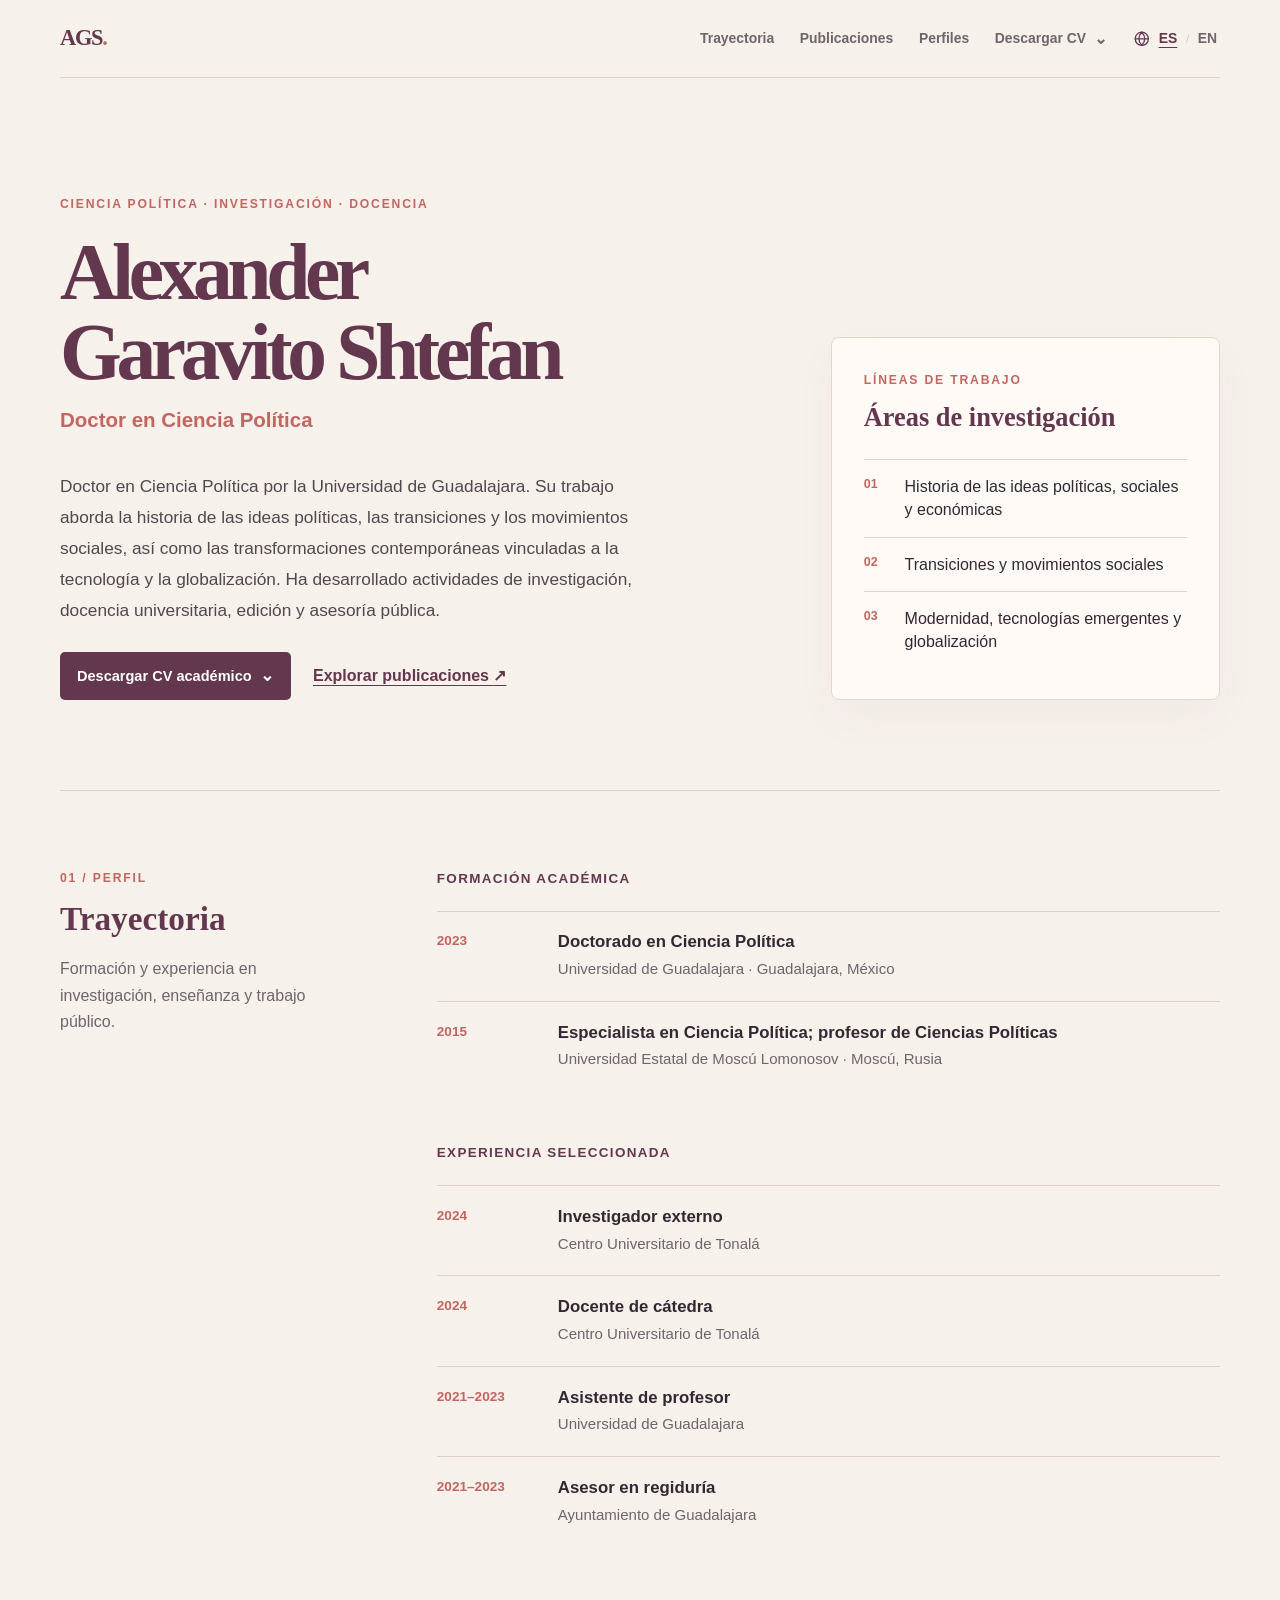
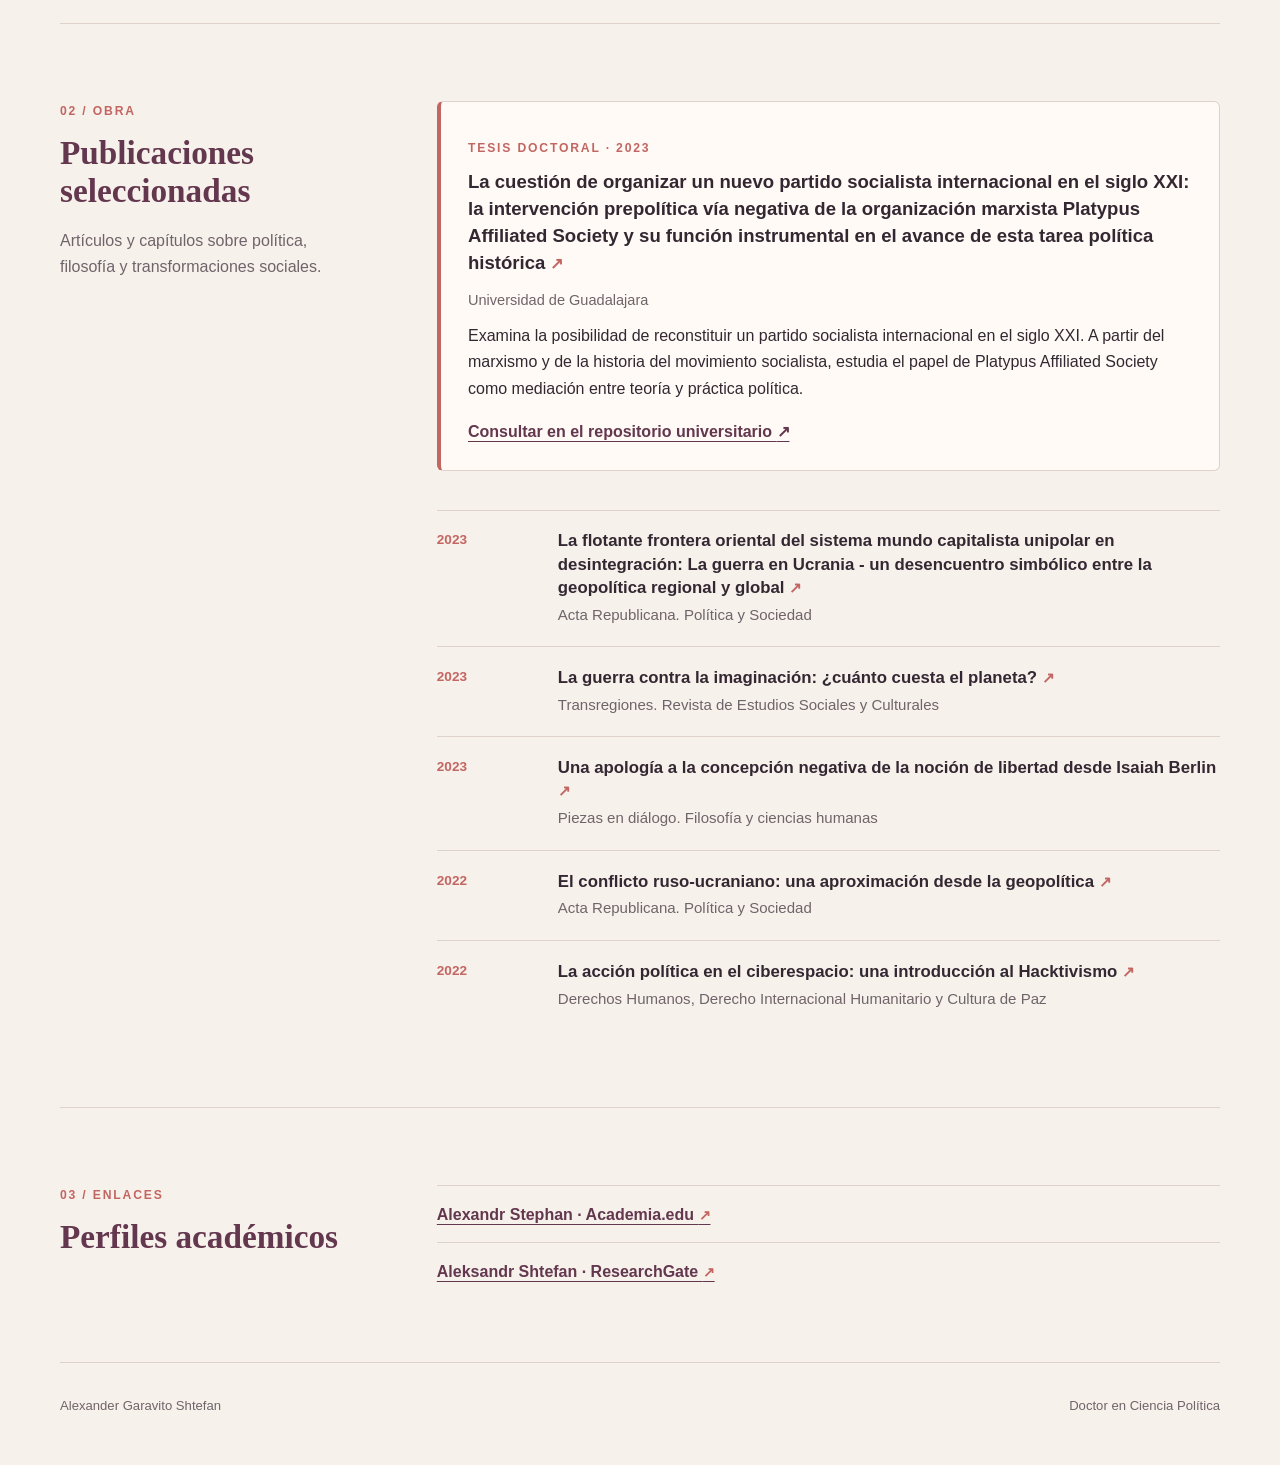
==== index.html @ ded0c768 "Publish from private 7ceca9d" ====
<!doctype html>
<html lang="es">
  <head>
    <meta charset="utf-8">
    <meta name="viewport" content="width=device-width, initial-scale=1">
    <meta name="description" content="Doctor en Ciencia Política — Alexander Garavito Shtefan. Investigación, docencia y publicaciones en ciencia política.">
    <meta name="theme-color" content="#f7f1ec">
    <title>Alexander Garavito Shtefan · Doctor en Ciencia Política</title>
    <link rel="alternate" hreflang="es" href="index.html">
    <link rel="alternate" hreflang="en" href="en/index.html">
    <link rel="icon" href="assets/favicon.svg" type="image/svg+xml">
    <link rel="stylesheet" href="assets/styles.css">
  </head>
  <body>
    <a class="skip-link" href="#contenido">Saltar al contenido</a>
    <header class="site-header">
      <a class="brand" href="#inicio" aria-label="Inicio, Alexander Garavito Shtefan">AGS<span class="brand-dot">.</span></a>
      <nav class="site-nav" aria-label="Navegación principal">
        <a href="#trayectoria">Trayectoria</a>
        <a href="#publicaciones">Publicaciones</a>
        <a href="#perfiles">Perfiles</a>
        <details class="download-menu">
  <summary>Descargar CV <span aria-hidden="true">⌄</span></summary>
  <div class="download-options">
    <a href="assets/cv-alexander-garavito-shtefan-es.pdf" type="application/pdf" hreflang="es" download>Español (PDF)</a>
    <a href="assets/cv-alexander-garavito-shtefan-en.pdf" type="application/pdf" hreflang="en" download>English (PDF)</a>
  </div>
</details>
        <span class="language-switch" role="group" aria-label="Idioma de la página">
          <svg class="language-icon" viewBox="0 0 24 24" fill="none" stroke="currentColor" stroke-width="1.8" stroke-linecap="round" aria-hidden="true" focusable="false">
            <circle cx="12" cy="12" r="9"></circle>
            <path d="M3 12h18M12 3c2.5 2.5 4 5.6 4 9s-1.5 6.5-4 9c-2.5-2.5-4-5.6-4-9s1.5-6.5 4-9Z"></path>
          </svg>
          <a href="index.html" lang="es" hreflang="es" aria-current="page">ES</a>
          <span aria-hidden="true">/</span>
          <a href="en/index.html" lang="en" hreflang="en">EN</a>
        </span>
      </nav>
    </header>

    <main id="contenido">
      <section class="hero" id="inicio" aria-labelledby="nombre">
        <div class="hero-copy">
          <p class="eyebrow">Ciencia política · investigación · docencia</p>
          <h1 id="nombre">Alexander Garavito Shtefan</h1>
          <p class="headline">Doctor en Ciencia Política</p>
          <p class="introduction">Doctor en Ciencia Política por la Universidad de Guadalajara. Su trabajo aborda la historia de las ideas políticas, las transiciones y los movimientos sociales, así como las transformaciones contemporáneas vinculadas a la tecnología y la globalización. Ha desarrollado actividades de investigación, docencia universitaria, edición y asesoría pública.</p>
          <div class="hero-actions">
            <details class="download-menu download-menu-hero">
  <summary class="download-link">Descargar CV académico <span aria-hidden="true">⌄</span></summary>
  <div class="download-options">
    <a href="assets/cv-alexander-garavito-shtefan-es.pdf" type="application/pdf" hreflang="es" download>Español (PDF)</a>
    <a href="assets/cv-alexander-garavito-shtefan-en.pdf" type="application/pdf" hreflang="en" download>English (PDF)</a>
  </div>
</details>
            <a class="text-link hero-link" href="#publicaciones">Explorar publicaciones <span aria-hidden="true">↗</span></a>
          </div>
        </div>
        <aside class="focus-card" aria-labelledby="areas">
          <p class="card-kicker">Líneas de trabajo</p>
          <h2 id="areas">Áreas de investigación</h2>
          <ol class="focus-list">
            <li><span class="focus-number" aria-hidden="true">01</span><span>Historia de las ideas políticas, sociales y económicas</span></li>
            <li><span class="focus-number" aria-hidden="true">02</span><span>Transiciones y movimientos sociales</span></li>
            <li><span class="focus-number" aria-hidden="true">03</span><span>Modernidad, tecnologías emergentes y globalización</span></li>
          </ol>
        </aside>
      </section>

      <section class="section-block" id="trayectoria" aria-labelledby="trayectoria-titulo">
        <div class="section-heading">
          <p class="section-number" aria-hidden="true">01 / Perfil</p>
          <h2 id="trayectoria-titulo">Trayectoria</h2>
          <p>Formación y experiencia en investigación, enseñanza y trabajo público.</p>
        </div>
        <div class="section-body">
          <div class="group">
            <h3>Formación académica</h3>
            <ol class="timeline">
              <li>
                <span class="timeline-date">2023</span>
                <div>
                  <h4>Doctorado en Ciencia Política</h4>
                  <p>Universidad de Guadalajara · Guadalajara, México</p>
                </div>
              </li>
              <li>
                <span class="timeline-date">2015</span>
                <div>
                  <h4>Especialista en Ciencia Política; profesor de Ciencias Políticas</h4>
                  <p>Universidad Estatal de Moscú Lomonosov · Moscú, Rusia</p>
                </div>
              </li>
            </ol>
          </div>
          <div class="group">
            <h3>Experiencia seleccionada</h3>
            <ol class="timeline">
              <li>
                <span class="timeline-date">2024</span>
                <div>
                  <h4>Investigador externo</h4>
                  <p>Centro Universitario de Tonalá</p>
                </div>
              </li>
              <li>
                <span class="timeline-date">2024</span>
                <div>
                  <h4>Docente de cátedra</h4>
                  <p>Centro Universitario de Tonalá</p>
                </div>
              </li>
              <li>
                <span class="timeline-date">2021–2023</span>
                <div>
                  <h4>Asistente de profesor</h4>
                  <p>Universidad de Guadalajara</p>
                </div>
              </li>
              <li>
                <span class="timeline-date">2021–2023</span>
                <div>
                  <h4>Asesor en regiduría</h4>
                  <p>Ayuntamiento de Guadalajara</p>
                </div>
              </li>
            </ol>
          </div>
        </div>
      </section>

      <section class="section-block publications" id="publicaciones" aria-labelledby="publicaciones-titulo">
        <div class="section-heading">
          <p class="section-number" aria-hidden="true">02 / Obra</p>
          <h2 id="publicaciones-titulo">Publicaciones seleccionadas</h2>
          <p>Artículos y capítulos sobre política, filosofía y transformaciones sociales.</p>
        </div>
        <div class="section-body">
          <article class="thesis-feature" aria-labelledby="tesis-titulo">
            <p class="card-kicker">Tesis doctoral · 2023</p>
            <h3 id="tesis-titulo"><a href="https://hdl.handle.net/20.500.12104/98215" lang="es">La cuestión de organizar un nuevo partido socialista internacional en el siglo XXI: la intervención prepolítica vía negativa de la organización marxista Platypus Affiliated Society y su función instrumental en el avance de esta tarea política histórica <span aria-hidden="true">↗</span></a></h3>
            <p class="thesis-source">Universidad de Guadalajara</p>
            <p>Examina la posibilidad de reconstituir un partido socialista internacional en el siglo XXI. A partir del marxismo y de la historia del movimiento socialista, estudia el papel de Platypus Affiliated Society como mediación entre teoría y práctica política.</p>
            <a class="text-link" href="https://hdl.handle.net/20.500.12104/98215">Consultar en el repositorio universitario <span aria-hidden="true">↗</span></a>
          </article>
          <ol class="publication-list">
            <li>
              <span class="publication-year">2023</span>
              <div>
                <h3><a href="https://actarepublicana.cucsh.udg.mx/index.php/AR/article/view/218" lang="es">La flotante frontera oriental del sistema mundo capitalista unipolar en desintegración: La guerra en Ucrania - un desencuentro simbólico entre la geopolítica regional y global <span aria-hidden="true">↗</span></a></h3>
                <p>Acta Republicana. Política y Sociedad</p>
              </div>
            </li>
            <li>
              <span class="publication-year">2023</span>
              <div>
                <h3><a href="https://revistatransregiones.com/web/index.php/tr/article/download/61/49/147" lang="es">La guerra contra la imaginación: ¿cuánto cuesta el planeta? <span aria-hidden="true">↗</span></a></h3>
                <p>Transregiones. Revista de Estudios Sociales y Culturales</p>
              </div>
            </li>
            <li>
              <span class="publication-year">2023</span>
              <div>
                <h3><a href="https://www.researchgate.net/publication/378693276_Una_apologia_a_la_concepcion_negativa_de_la_nocion_de_libertad_desde_Isaiah_Berlin" lang="es">Una apología a la concepción negativa de la noción de libertad desde Isaiah Berlin <span aria-hidden="true">↗</span></a></h3>
                <p>Piezas en diálogo. Filosofía y ciencias humanas</p>
              </div>
            </li>
            <li>
              <span class="publication-year">2022</span>
              <div>
                <h3><a href="https://www.publicaciones.cucsh.udg.mx/pperiod/republicana/volumenes/documentos/republicana21/republicana_21_13.pdf" lang="es">El conflicto ruso-ucraniano: una aproximación desde la geopolítica <span aria-hidden="true">↗</span></a></h3>
                <p>Acta Republicana. Política y Sociedad</p>
              </div>
            </li>
            <li>
              <span class="publication-year">2022</span>
              <div>
                <h3><a href="https://www.academia.edu/115741234/La_acci%C3%B3n_pol%C3%ADtica_en_el_ciberespacio_una_introducci%C3%B3n_al_Hacktivismo" lang="es">La acción política en el ciberespacio: una introducción al Hacktivismo <span aria-hidden="true">↗</span></a></h3>
                <p>Derechos Humanos, Derecho Internacional Humanitario y Cultura de Paz</p>
              </div>
            </li>
          </ol>
        </div>
      </section>

      <section class="section-block profiles" id="perfiles" aria-labelledby="perfiles-titulo">
        <div class="section-heading">
          <p class="section-number" aria-hidden="true">03 / Enlaces</p>
          <h2 id="perfiles-titulo">Perfiles académicos</h2>
        </div>
        <div class="section-body">
          <ul class="profile-links">
            <li><a href="https://independent.academia.edu/AlexandrStephan">Alexandr Stephan · Academia.edu <span aria-hidden="true">↗</span></a></li>
            <li><a href="https://www.researchgate.net/profile/Aleksandr-Shtefan-2">Aleksandr Shtefan · ResearchGate <span aria-hidden="true">↗</span></a></li>
          </ul>
        </div>
      </section>
    </main>

    <footer class="site-footer">
      <span>Alexander Garavito Shtefan</span>
      <span>Doctor en Ciencia Política</span>
    </footer>
  </body>
</html>
---- assets/styles.css ----
:root {
  color-scheme: light;
  --paper: #f7f1ec;
  --card: #fffaf6;
  --ink: #332832;
  --plum: #63374e;
  --coral: #c36561;
  --muted: #6f646a;
  --line: #dfd2ca;
}

* { box-sizing: border-box; }
html { scroll-behavior: smooth; }
body {
  margin: 0;
  background: var(--paper);
  color: var(--ink);
  font-family: "Noto Sans", Inter, Arial, sans-serif;
  line-height: 1.65;
}
a { color: inherit; text-underline-offset: .22em; }
a:hover { color: var(--plum); }
:focus-visible { outline: 3px solid var(--coral); outline-offset: 4px; }
.skip-link {
  position: absolute;
  left: 1rem;
  top: -4rem;
  z-index: 10;
  padding: .65rem 1rem;
  background: var(--plum);
  color: white;
}
.skip-link:focus { top: 1rem; }
.site-header, main, .site-footer { width: min(1160px, calc(100% - 3rem)); margin-inline: auto; }
.site-header {
  display: flex;
  align-items: center;
  justify-content: space-between;
  gap: 1.5rem;
  padding: 1.55rem 0;
  border-bottom: 1px solid var(--line);
}
.brand {
  color: var(--plum);
  font-family: "Noto Serif", Georgia, serif;
  font-size: 1.4rem;
  font-weight: 700;
  letter-spacing: -.055em;
  line-height: 1;
  text-decoration: none;
}
.brand-dot { color: var(--coral); }
.site-nav { display: flex; flex-wrap: wrap; align-items: center; gap: 1.25rem 1.6rem; }
.site-nav a {
  color: var(--muted);
  font-size: .87rem;
  font-weight: 650;
  text-decoration: none;
}
.site-nav a:hover { color: var(--plum); }
.language-switch { display: inline-flex; align-items: center; gap: .35rem; color: var(--line); font-size: .82rem; white-space: nowrap; }
.language-icon { width: 1.1rem; height: 1.1rem; flex: none; color: var(--plum); }
.language-switch a { padding: .15rem .18rem; }
.language-switch a[aria-current="page"] { color: var(--plum); text-decoration: underline; text-underline-offset: .3em; }
.download-menu { position: relative; }
.download-menu summary { display: flex; align-items: center; gap: .5rem; cursor: pointer; list-style: none; }
.download-menu summary::-webkit-details-marker { display: none; }
.download-menu summary > span { font-size: 1.15em; line-height: 1; }
.download-menu:not(.download-menu-hero) summary { color: var(--muted); font-size: .87rem; font-weight: 650; }
.download-menu summary:hover { color: var(--plum); }
.download-options {
  position: absolute;
  z-index: 4;
  top: calc(100% + .5rem);
  right: 0;
  min-width: 195px;
  padding: .4rem;
  border: 1px solid var(--line);
  border-radius: 6px;
  background: var(--card);
  box-shadow: 0 12px 24px #4e34421c;
}
.download-options a { display: block; padding: .55rem .7rem; border-radius: 4px; color: var(--plum); font-size: .9rem; text-decoration: none; }
.download-options a:hover, .download-options a:focus-visible { background: var(--paper); }
.download-menu-hero .download-options { left: 0; right: auto; }

.hero {
  display: grid;
  grid-template-columns: minmax(0, 1.4fr) minmax(280px, .8fr);
  align-items: end;
  gap: clamp(2.5rem, 7vw, 7rem);
  padding: clamp(4rem, 9vw, 7.75rem) 0 clamp(4rem, 7vw, 6rem);
}
.eyebrow, .card-kicker, .section-number {
  margin: 0;
  color: var(--coral);
  font-size: .76rem;
  font-weight: 750;
  letter-spacing: .15em;
  text-transform: uppercase;
}
h1, h2, h3, h4, p { overflow-wrap: anywhere; }
h1, h2 { font-family: "Noto Serif", Georgia, serif; }
h1 {
  max-width: 14ch;
  margin: 1.15rem 0 .7rem;
  color: var(--plum);
  font-size: clamp(3.1rem, 6.2vw, 5.8rem);
  font-weight: 700;
  letter-spacing: -.067em;
  line-height: 1.01;
}
.headline {
  margin: 0;
  color: var(--coral);
  font-size: clamp(1.08rem, 2vw, 1.28rem);
  font-weight: 700;
}
.introduction {
  max-width: 60ch;
  margin: 2.1rem 0 1.25rem;
  color: #51474d;
  font-size: 1.08rem;
  line-height: 1.8;
}
.hero-actions { display: flex; flex-wrap: wrap; align-items: center; gap: 1rem 1.4rem; margin-top: 1.6rem; }
.download-link {
  display: inline-flex;
  align-items: center;
  gap: .55rem;
  padding: .76rem 1.06rem;
  border-radius: 5px;
  background: var(--plum);
  color: white;
  font-size: .91rem;
  font-weight: 700;
  text-decoration: none;
}
.download-link:hover, .download-menu[open] .download-link { background: #472437; color: white; }
.text-link { color: var(--plum); font-weight: 700; text-decoration-thickness: 1px; }
.hero-link { display: inline-block; }
.focus-card {
  padding: 2rem 2rem 1.9rem;
  border: 1px solid #e5d5cf;
  border-radius: 8px;
  background: var(--card);
  box-shadow: 0 18px 45px #4e34420a;
}
.focus-card h2 {
  margin: .75rem 0 1.55rem;
  color: var(--plum);
  font-size: 1.65rem;
  line-height: 1.2;
}
.focus-list { margin: 0; padding: 0; list-style: none; }
.focus-list li {
  display: grid;
  grid-template-columns: 2rem 1fr;
  gap: .55rem;
  padding: .95rem 0;
  border-top: 1px solid var(--line);
  line-height: 1.45;
}
.focus-number { color: var(--coral); font-size: .78rem; font-weight: 750; }
.section-block {
  display: grid;
  grid-template-columns: minmax(210px, 300px) minmax(0, 1fr);
  gap: clamp(2.2rem, 6vw, 5.5rem);
  padding: clamp(3.5rem, 6vw, 5.5rem) 0;
  border-top: 1px solid var(--line);
  scroll-margin-top: 2rem;
}
.section-heading h2 {
  margin: .8rem 0 1.1rem;
  color: var(--plum);
  font-size: clamp(2rem, 2.6vw, 2.4rem);
  line-height: 1.15;
  overflow-wrap: normal;
}
.section-heading > p:last-child { max-width: 31ch; margin: 0; color: var(--muted); }
.group + .group { margin-top: 3.2rem; }
.group h3 {
  margin: 0 0 1.3rem;
  color: var(--plum);
  font-size: .84rem;
  font-weight: 750;
  letter-spacing: .1em;
  text-transform: uppercase;
}
.timeline, .publication-list, .profile-links { margin: 0; padding: 0; list-style: none; }
.timeline li, .publication-list li {
  display: grid;
  grid-template-columns: 105px minmax(0, 1fr);
  gap: 1rem;
  padding: 1.18rem 0;
  border-top: 1px solid var(--line);
}
.timeline-date, .publication-year { color: var(--coral); font-size: .85rem; font-weight: 750; }
.timeline h4, .publication-list h3 {
  margin: 0;
  color: var(--ink);
  font-size: 1.05rem;
  font-weight: 700;
  line-height: 1.38;
}
.timeline p, .publication-list p { margin: .22rem 0 0; color: var(--muted); font-size: .94rem; }
.publication-list h3 a { text-decoration: none; }
.publication-list h3 a:hover { text-decoration: underline; }
.publication-list h3 span, .profile-links span { color: var(--coral); font-size: .9em; }
.thesis-feature {
  margin-bottom: 2.4rem;
  padding: 1.55rem 1.7rem;
  border: 1px solid var(--line);
  border-left: 4px solid var(--coral);
  border-radius: 6px;
  background: var(--card);
}
.thesis-feature h3 { margin: .65rem 0 .35rem; font-size: 1.16rem; line-height: 1.45; }
.thesis-feature h3 a { text-decoration: none; }
.thesis-feature h3 a:hover { text-decoration: underline; }
.thesis-feature h3 span { color: var(--coral); font-size: .85em; }
.thesis-feature p { margin: .7rem 0; }
.thesis-feature .thesis-source { color: var(--muted); font-size: .91rem; }
.thesis-feature .text-link { display: inline-block; margin-top: .35rem; }
.profile-links { display: grid; gap: .85rem; }
.profile-links li { border-top: 1px solid var(--line); padding-top: 1rem; }
.profile-links a { color: var(--plum); font-weight: 700; }
.site-footer {
  display: flex;
  justify-content: space-between;
  gap: 1.5rem;
  padding: 2rem 0 3rem;
  border-top: 1px solid var(--line);
  color: var(--muted);
  font-size: .82rem;
}
@media (max-width: 850px) {
  .hero { grid-template-columns: 1fr; align-items: start; }
  .focus-card { max-width: 560px; }
  .section-block { grid-template-columns: 1fr; gap: 2rem; }
  .section-heading > p:last-child { max-width: 65ch; }
}
@media (max-width: 560px) {
  .site-header, main, .site-footer { width: min(100% - 2rem, 1160px); }
  .site-header { align-items: flex-start; }
  .site-nav { gap: .5rem 1rem; }
  .download-options { right: 0; }
  .site-nav { justify-content: flex-end; gap: .35rem 1rem; }
  .site-nav a { font-size: .79rem; }
  .hero { padding-top: 3.5rem; }
  .introduction { font-size: 1rem; }
  .focus-card { padding: 1.5rem; }
  .timeline li, .publication-list li { grid-template-columns: 1fr; gap: .2rem; }
  .thesis-feature { padding: 1.25rem; }
  .site-footer { flex-direction: column; gap: .2rem; }
}
@media (prefers-reduced-motion: reduce) {
  html { scroll-behavior: auto; }
}
@media print {
  body { background: white; }
  .site-header, .hero-actions { display: none; }
  main, .site-footer { width: auto; margin: 0; }
  .hero, .section-block { padding-block: 1.2rem; }
  .focus-card { box-shadow: none; }
  .timeline li, .publication-list li, .focus-card, .thesis-feature { break-inside: avoid; }
}
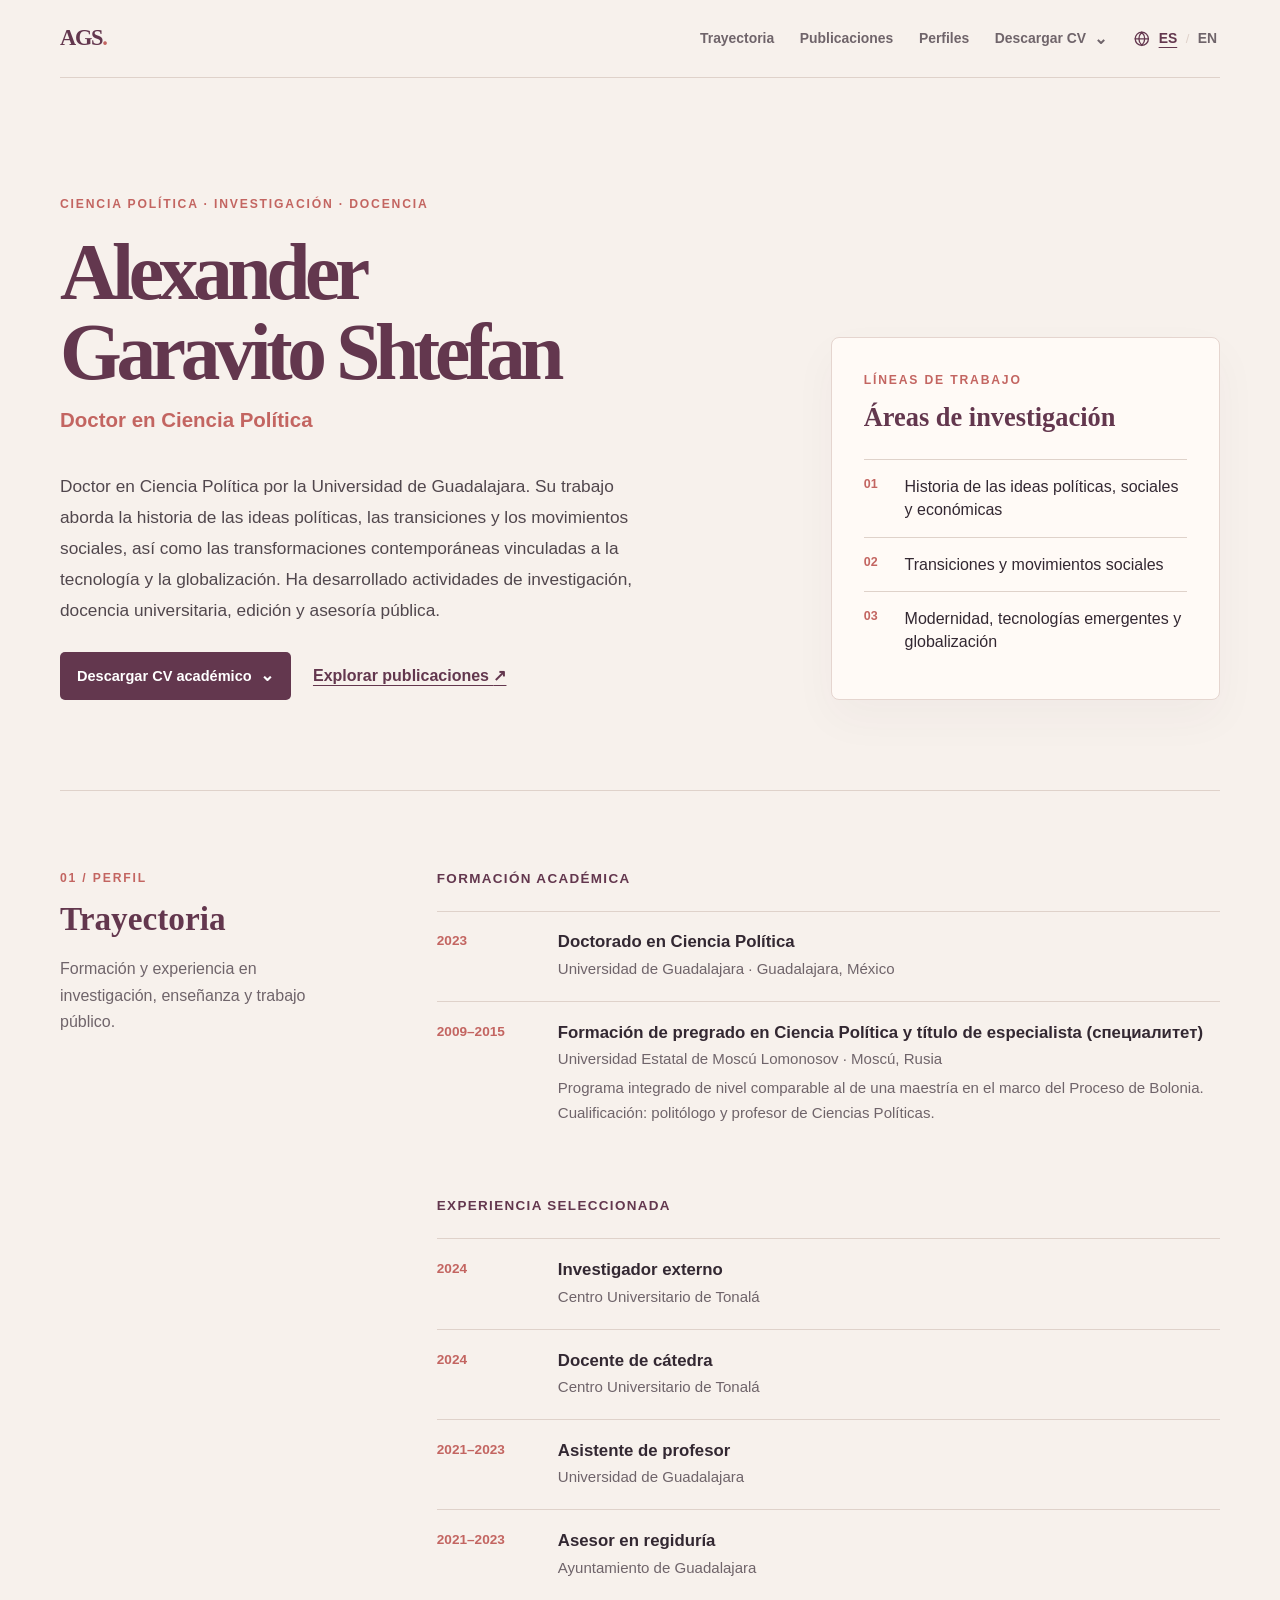
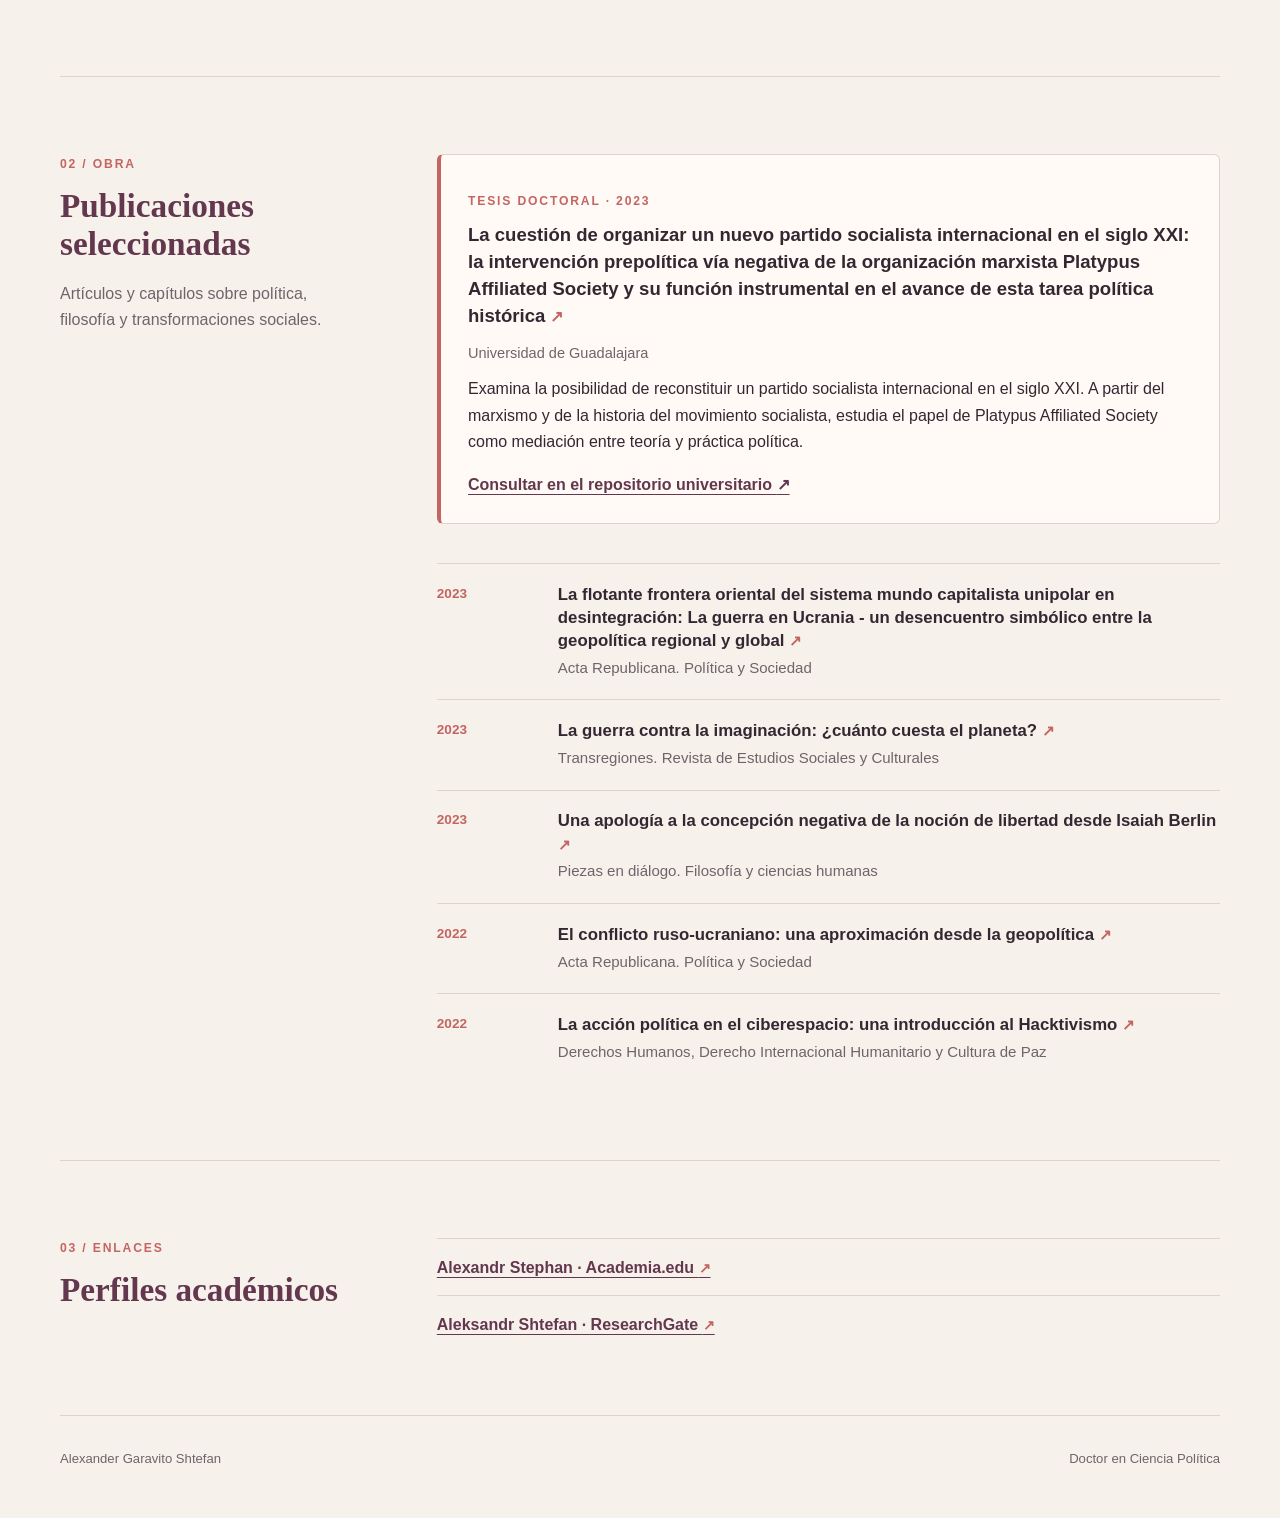
==== commit 127e000f: "Publish from private 4325fc0" ====
--- a/index.html
+++ b/index.html
@@ -85,10 +85,11 @@
                 </div>
               </li>
               <li>
-                <span class="timeline-date">2015</span>
-                <div>
-                  <h4>Especialista en Ciencia Política; profesor de Ciencias Políticas</h4>
+                <span class="timeline-date">2009–2015</span>
+                <div>
+                  <h4>Formación de pregrado en Ciencia Política y título de especialista (специалитет)</h4>
                   <p>Universidad Estatal de Moscú Lomonosov · Moscú, Rusia</p>
+                  <p>Programa integrado de nivel comparable al de una maestría en el marco del Proceso de Bolonia. Cualificación: politólogo y profesor de Ciencias Políticas.</p>
                 </div>
               </li>
             </ol>
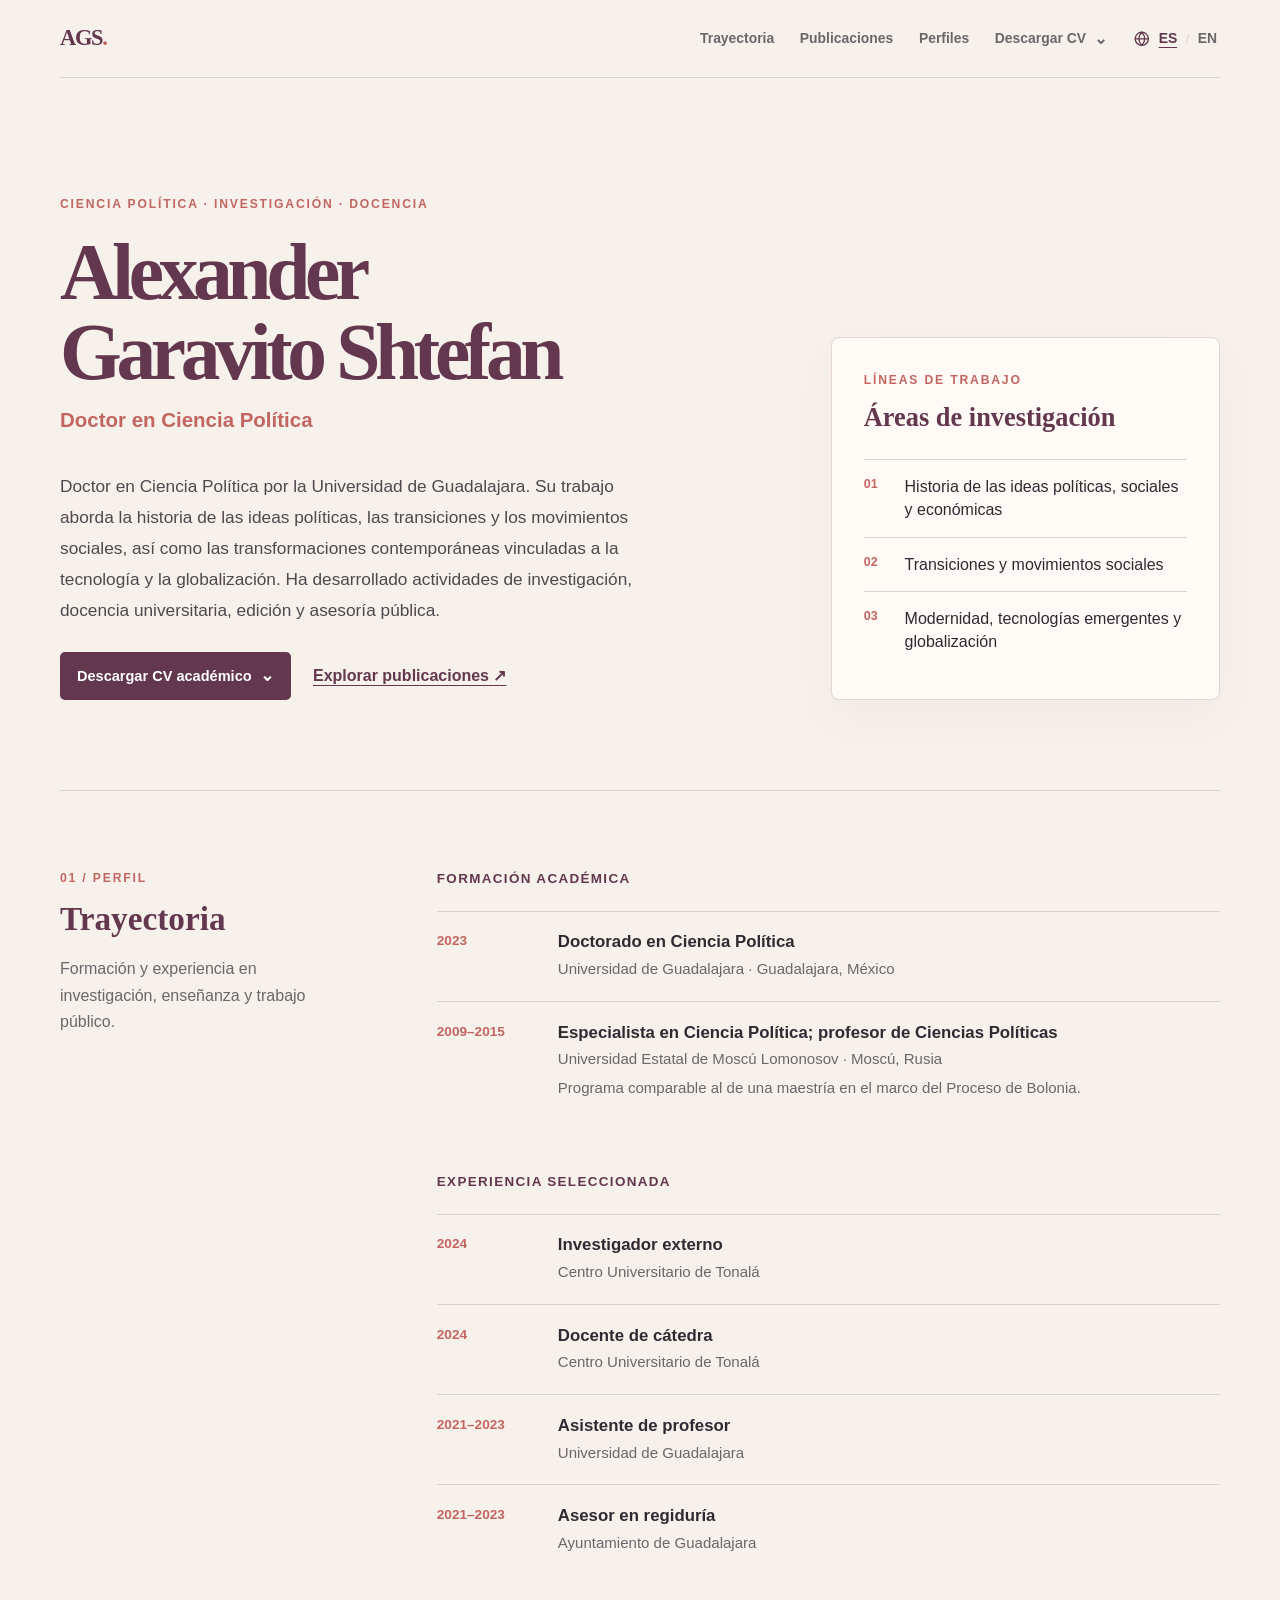
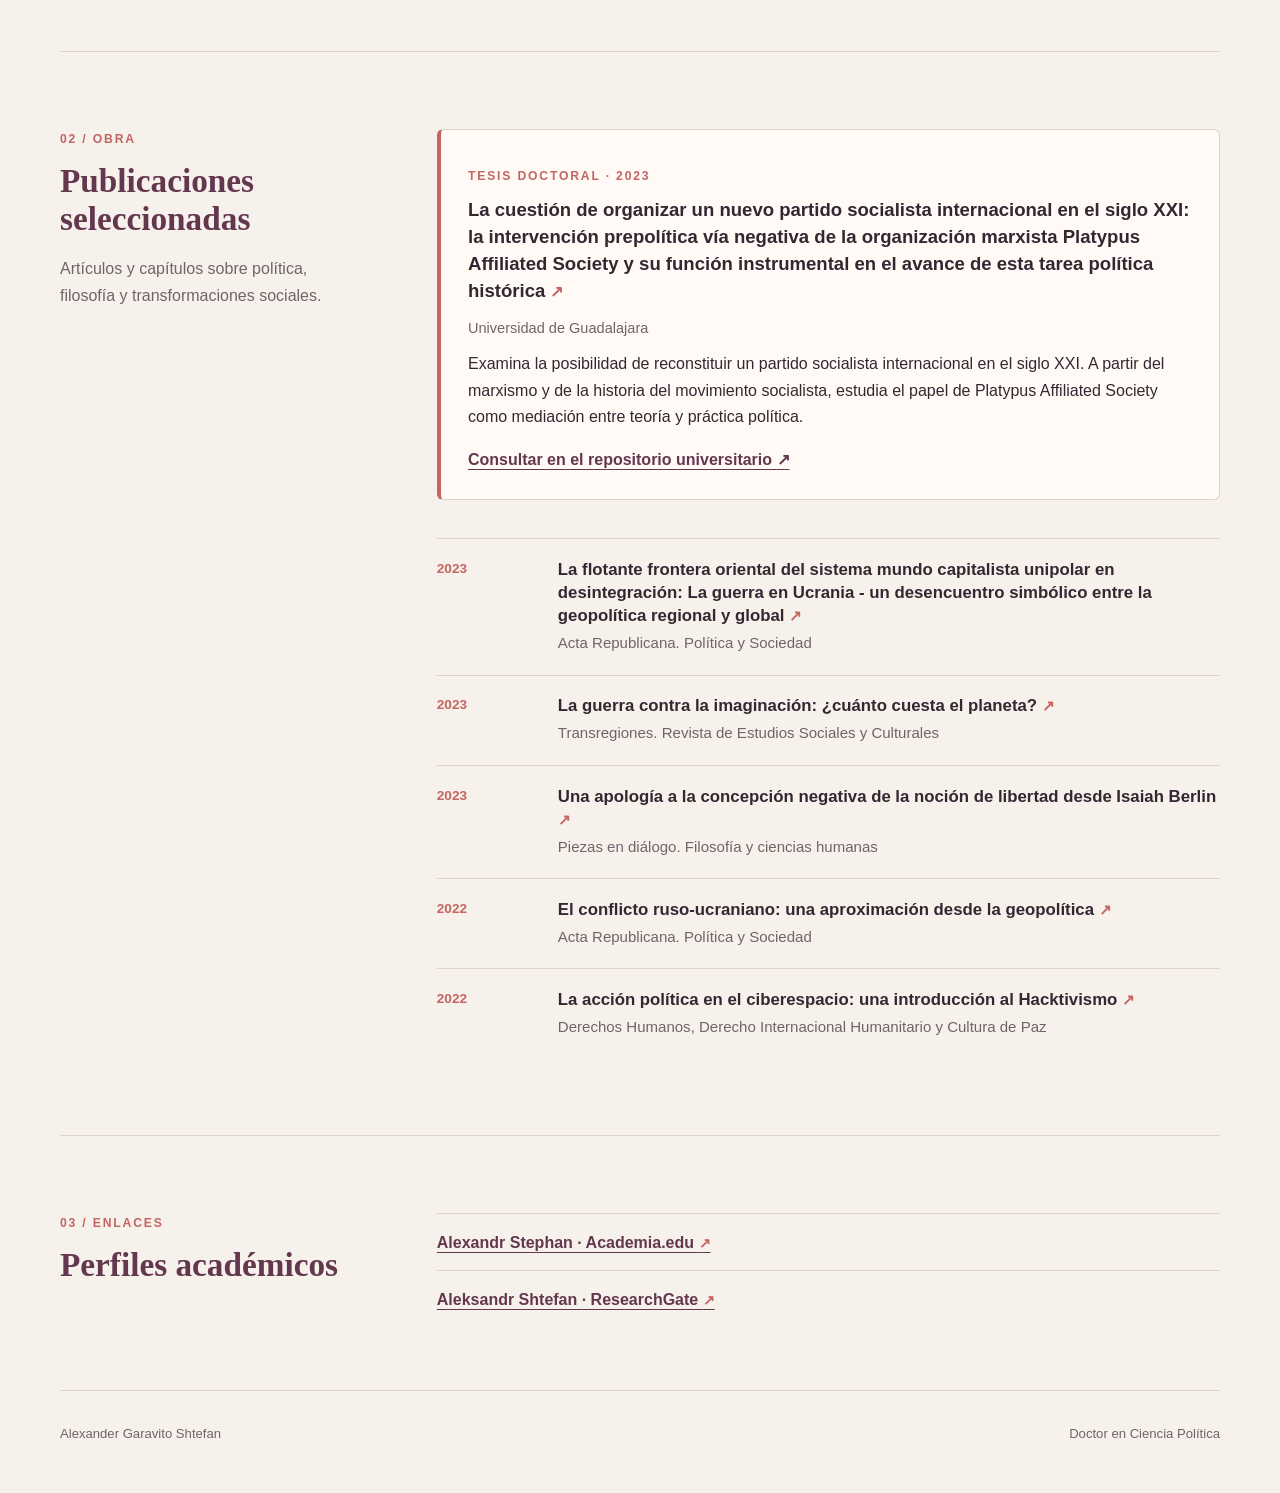
==== commit 4c7d74fd: "Publish from private a88e1ae" ====
--- a/index.html
+++ b/index.html
@@ -87,9 +87,9 @@
               <li>
                 <span class="timeline-date">2009–2015</span>
                 <div>
-                  <h4>Formación de pregrado en Ciencia Política y título de especialista (специалитет)</h4>
+                  <h4>Especialista en Ciencia Política; profesor de Ciencias Políticas</h4>
                   <p>Universidad Estatal de Moscú Lomonosov · Moscú, Rusia</p>
-                  <p>Programa integrado de nivel comparable al de una maestría en el marco del Proceso de Bolonia. Cualificación: politólogo y profesor de Ciencias Políticas.</p>
+                  <p>Programa comparable al de una maestría en el marco del Proceso de Bolonia.</p>
                 </div>
               </li>
             </ol>
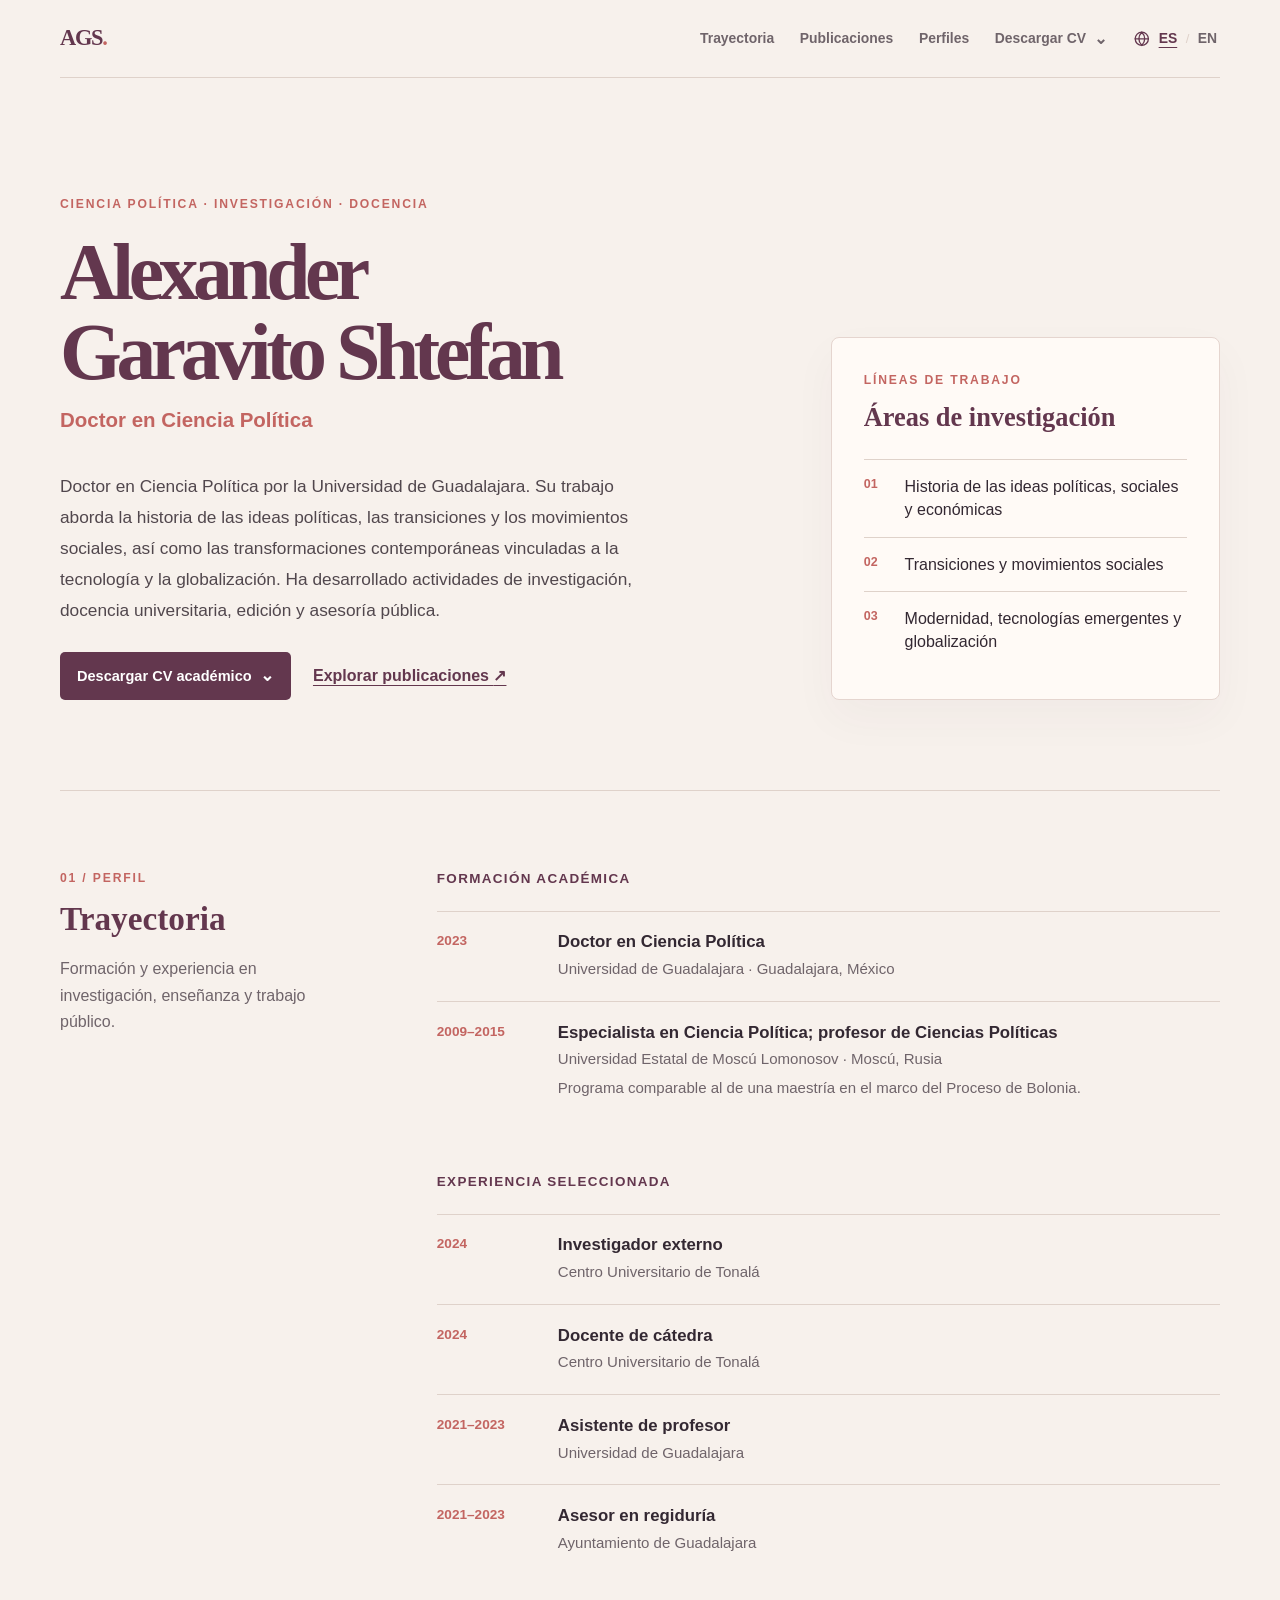
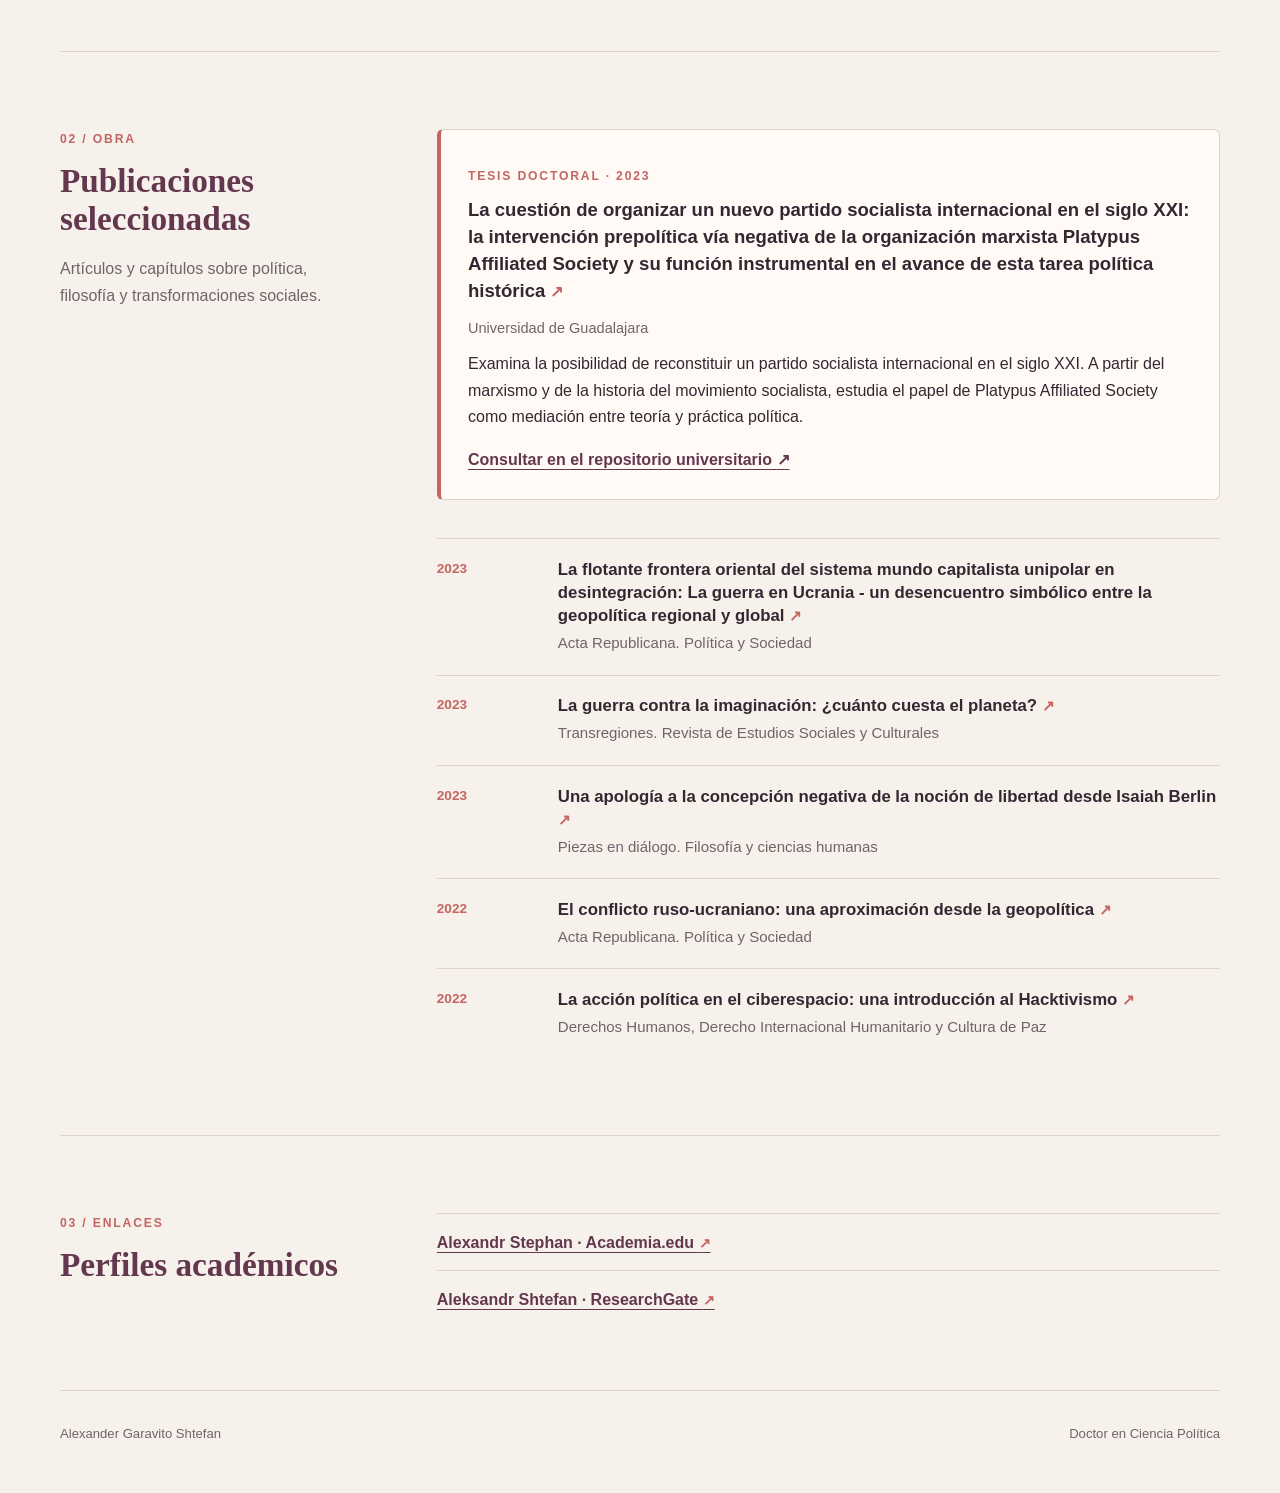
==== commit cef280f7: "Publish from private a825a23" ====
--- a/index.html
+++ b/index.html
@@ -80,7 +80,7 @@
               <li>
                 <span class="timeline-date">2023</span>
                 <div>
-                  <h4>Doctorado en Ciencia Política</h4>
+                  <h4>Doctor en Ciencia Política</h4>
                   <p>Universidad de Guadalajara · Guadalajara, México</p>
                 </div>
               </li>
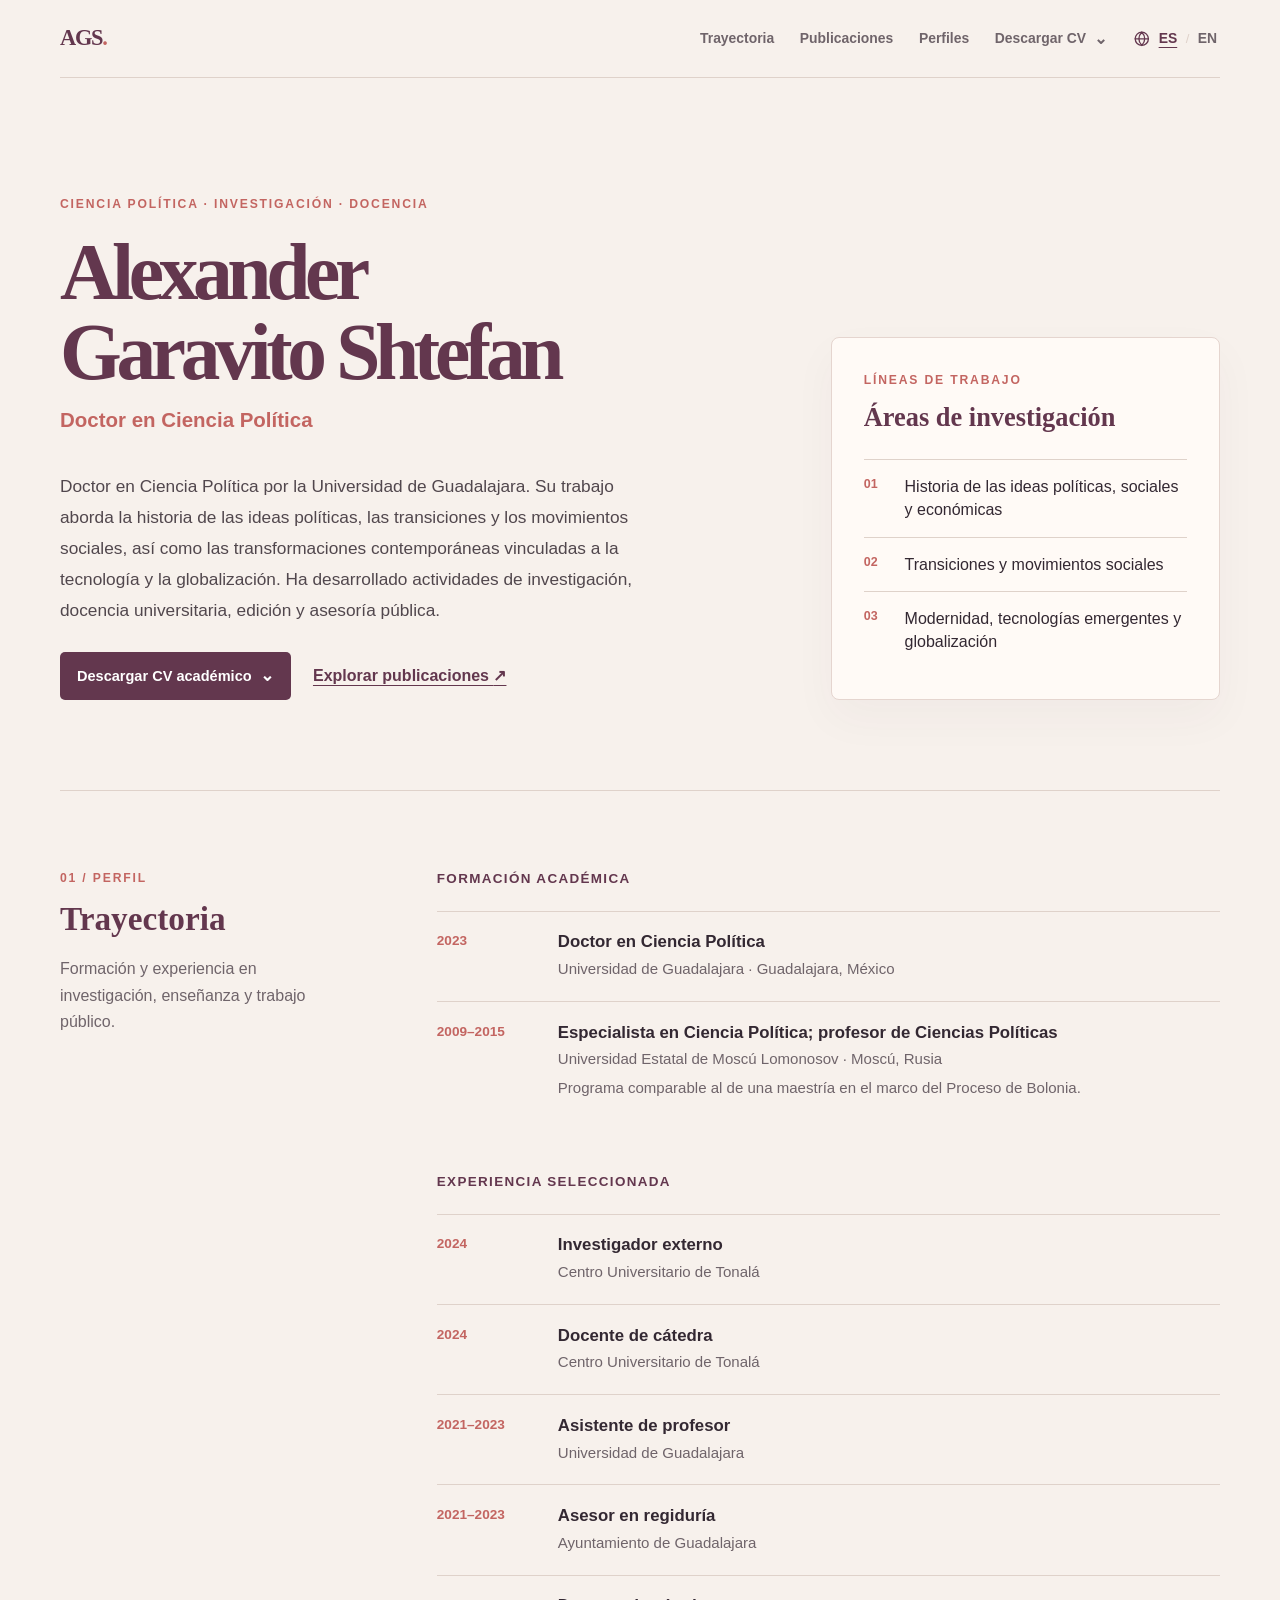
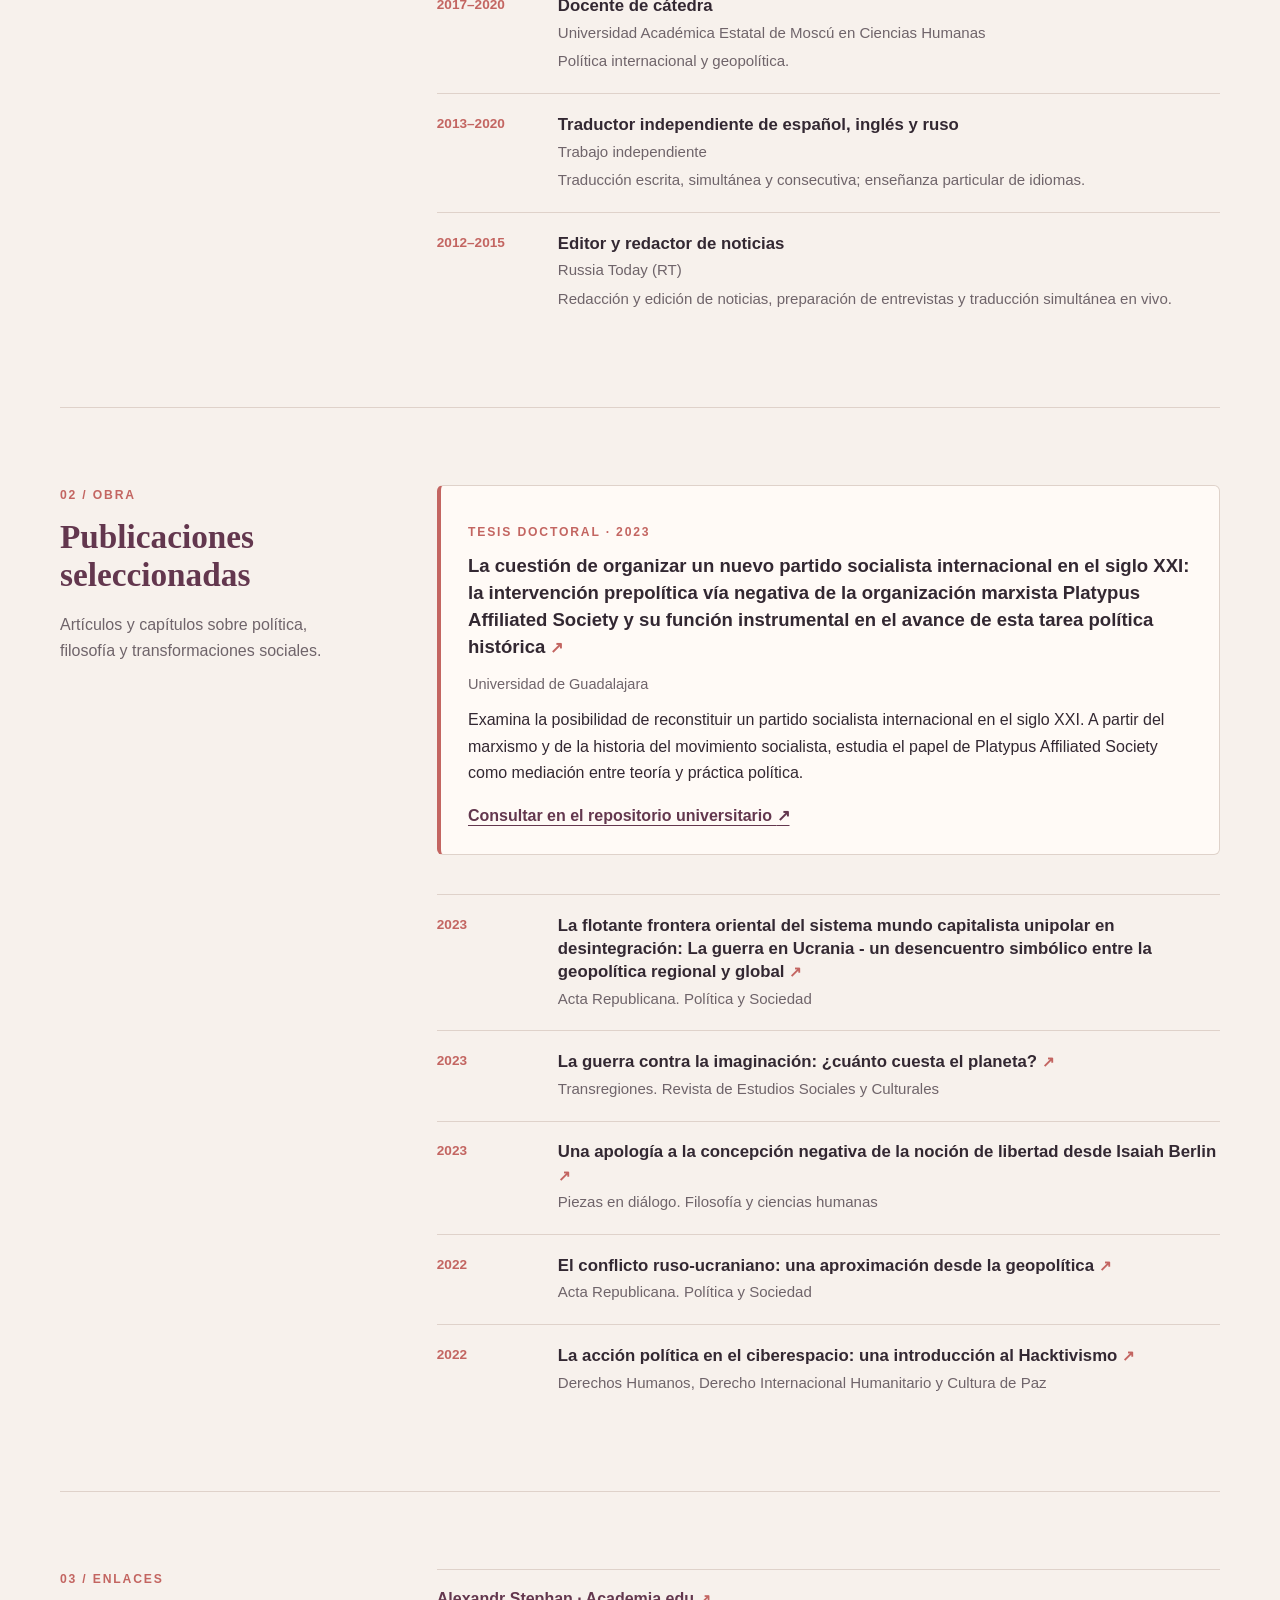
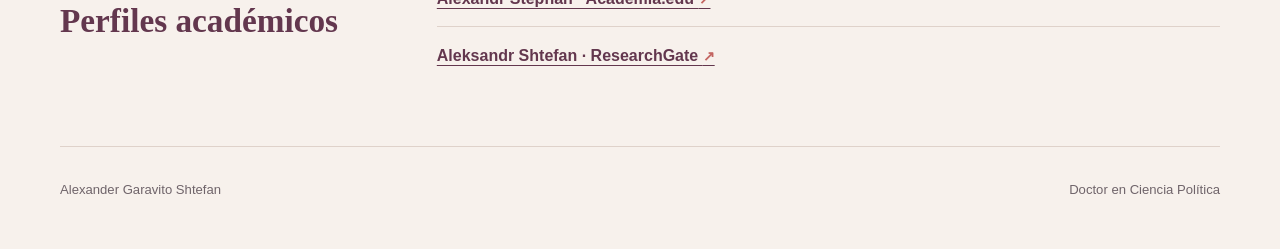
==== commit a18383cb: "Publish from private 22a4702" ====
--- a/index.html
+++ b/index.html
@@ -125,6 +125,30 @@
                   <p>Ayuntamiento de Guadalajara</p>
                 </div>
               </li>
+              <li>
+                <span class="timeline-date">2017–2020</span>
+                <div>
+                  <h4>Docente de cátedra</h4>
+                  <p>Universidad Académica Estatal de Moscú en Ciencias Humanas</p>
+                  <p>Política internacional y geopolítica.</p>
+                </div>
+              </li>
+              <li>
+                <span class="timeline-date">2013–2020</span>
+                <div>
+                  <h4>Traductor independiente de español, inglés y ruso</h4>
+                  <p>Trabajo independiente</p>
+                  <p>Traducción escrita, simultánea y consecutiva; enseñanza particular de idiomas.</p>
+                </div>
+              </li>
+              <li>
+                <span class="timeline-date">2012–2015</span>
+                <div>
+                  <h4>Editor y redactor de noticias</h4>
+                  <p>Russia Today (RT)</p>
+                  <p>Redacción y edición de noticias, preparación de entrevistas y traducción simultánea en vivo.</p>
+                </div>
+              </li>
             </ol>
           </div>
         </div>
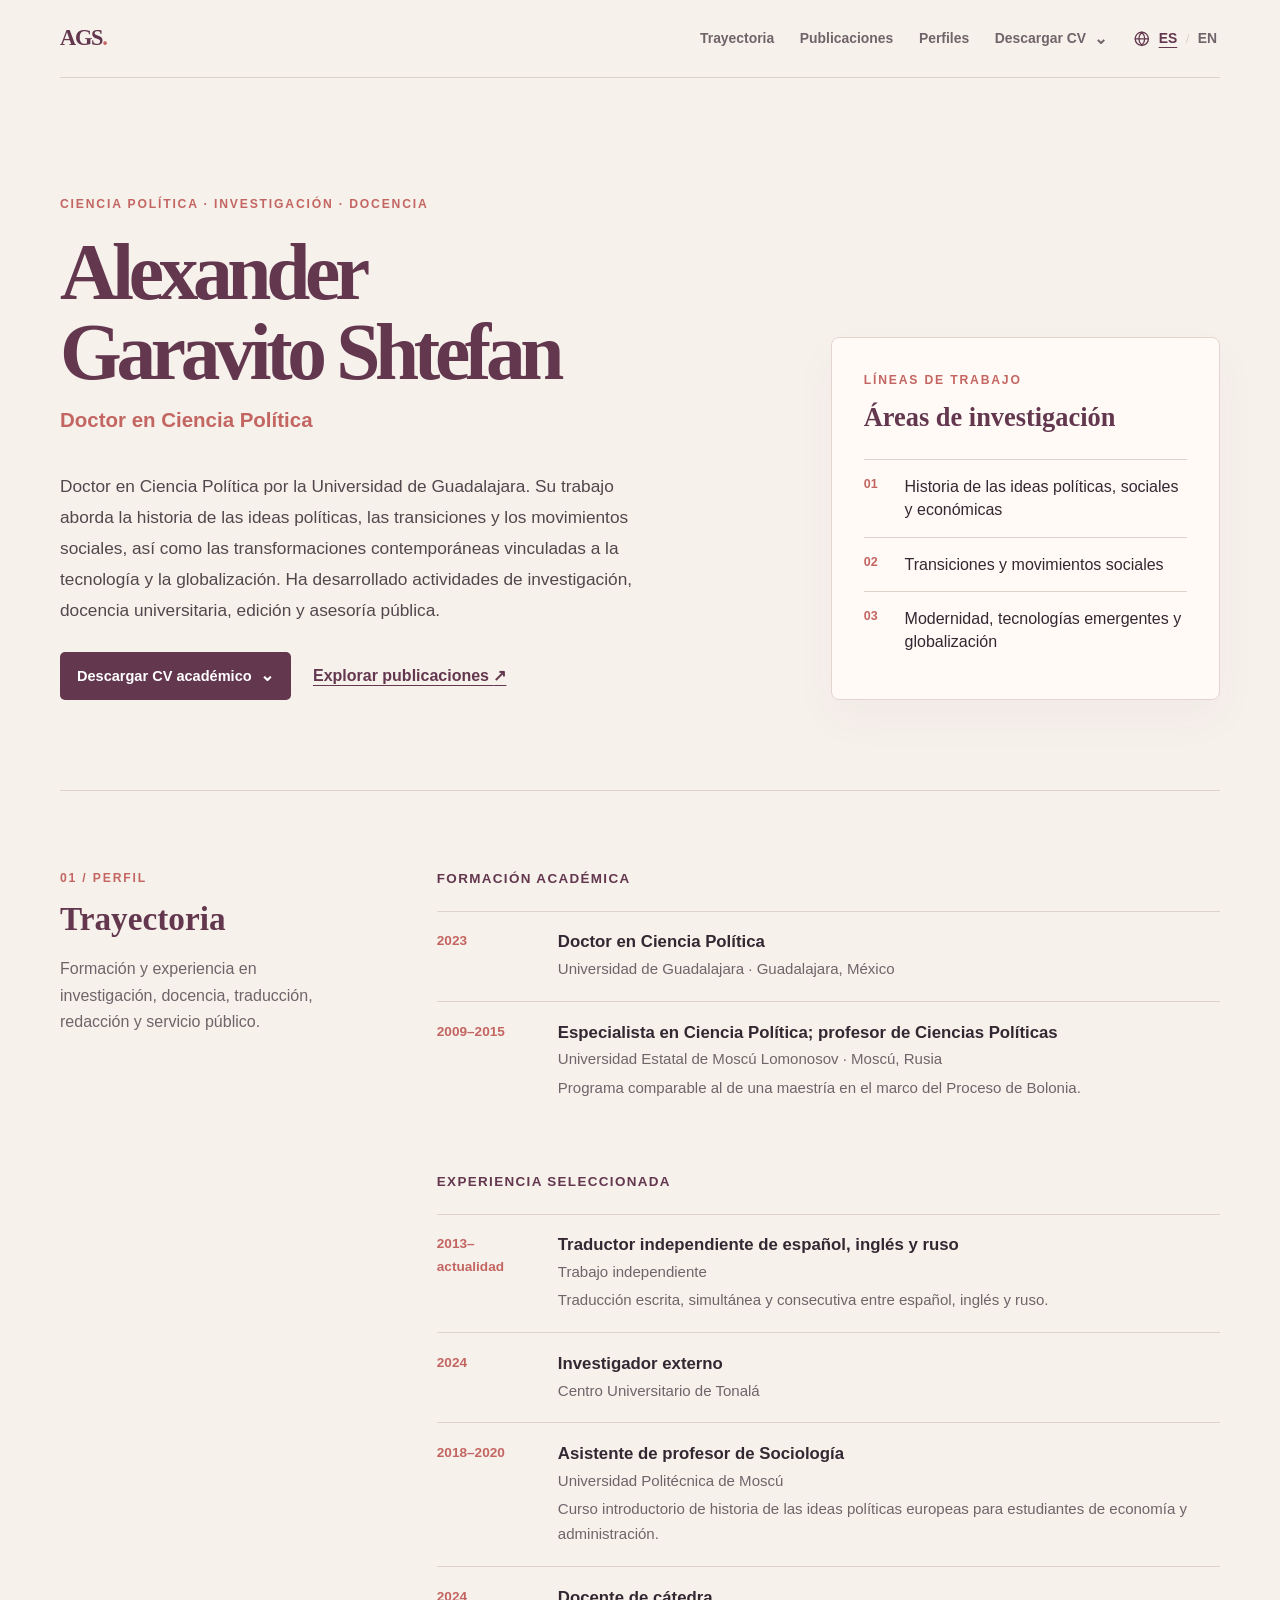
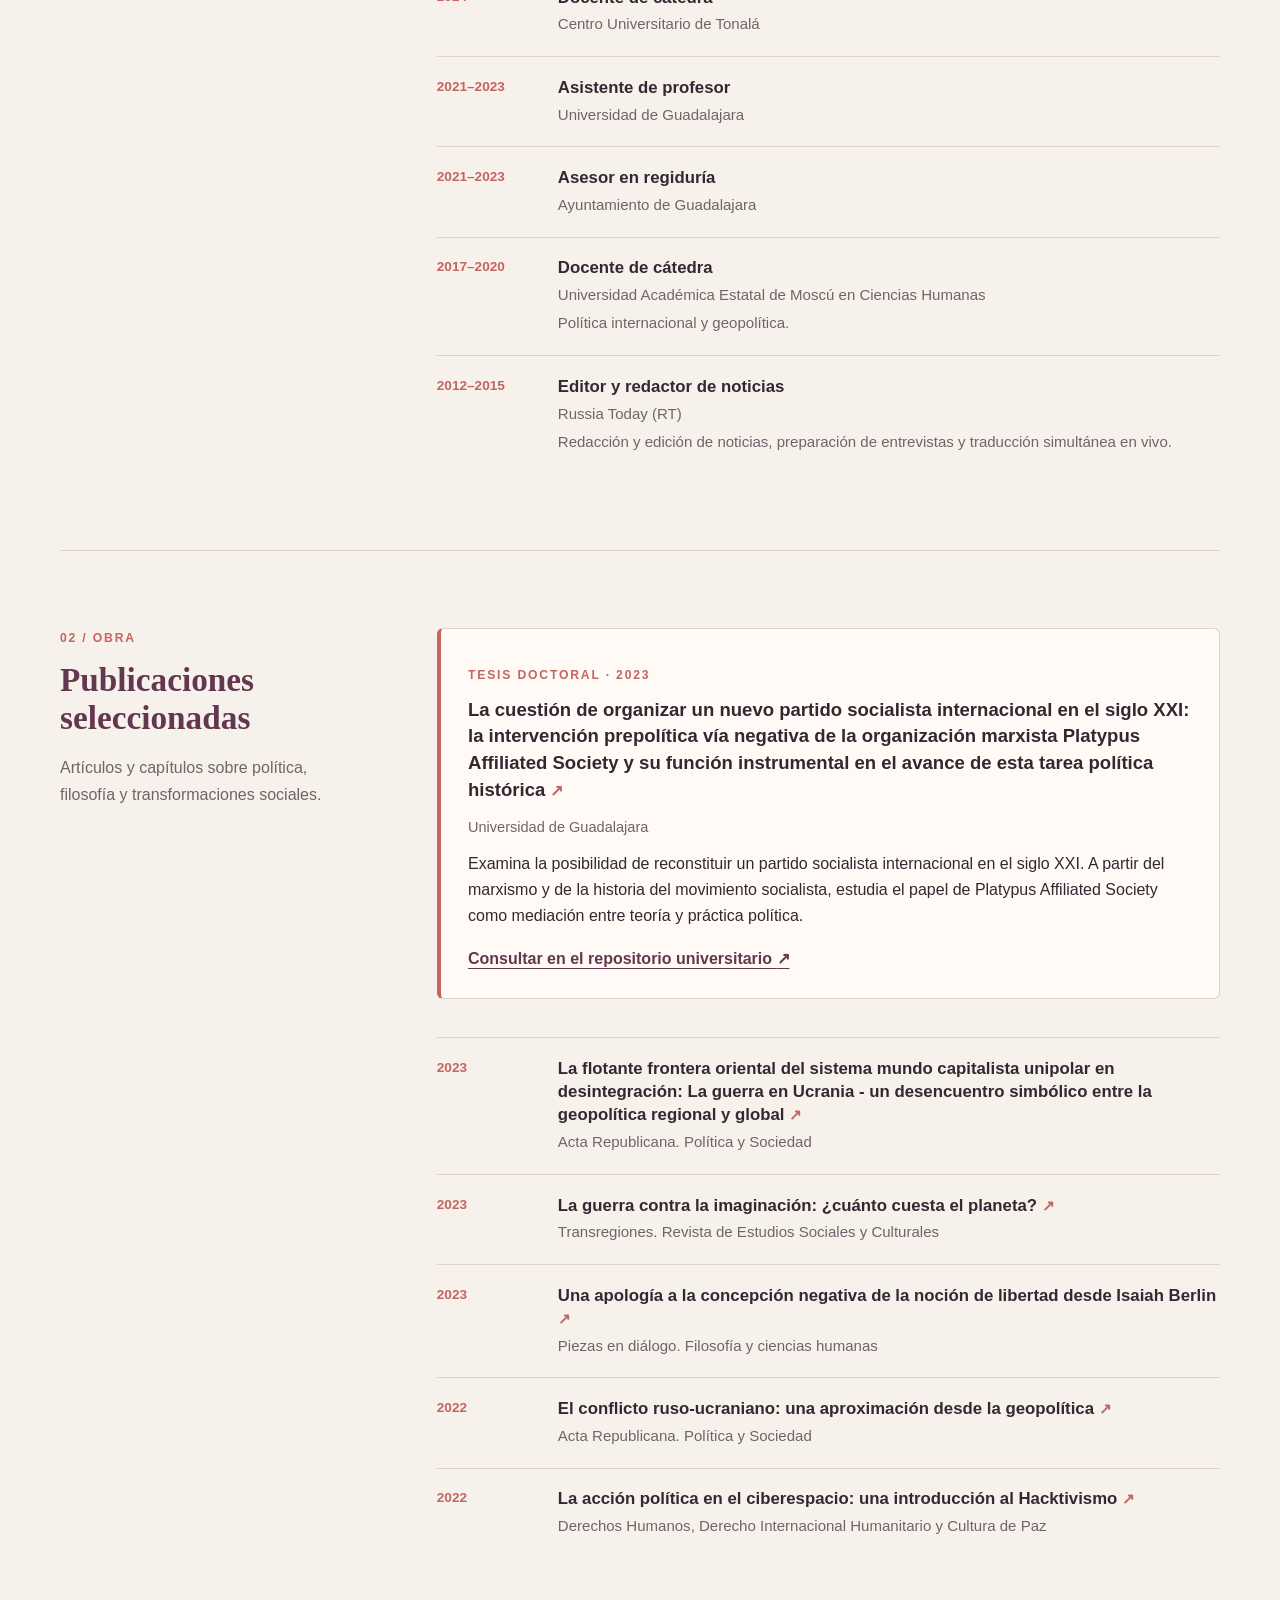
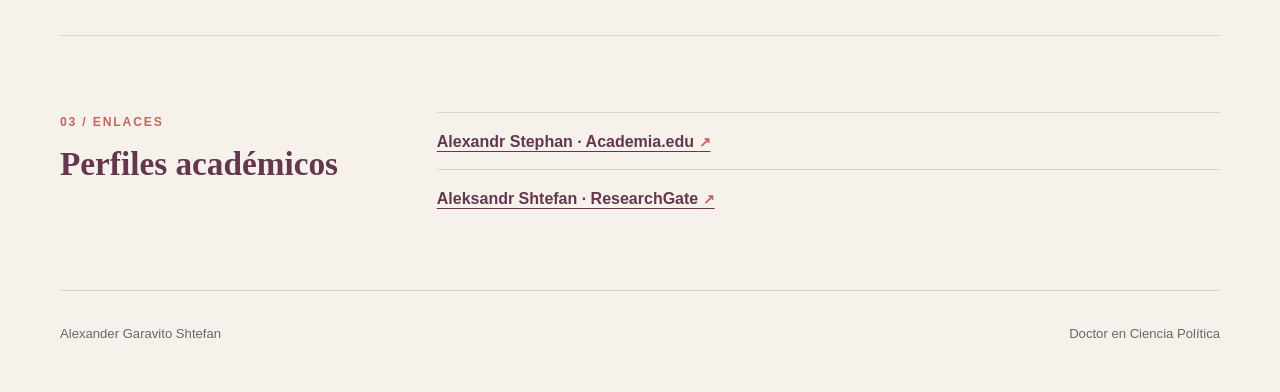
==== commit 9df9303e: "Publish from private 757728d" ====
--- a/index.html
+++ b/index.html
@@ -71,7 +71,7 @@
         <div class="section-heading">
           <p class="section-number" aria-hidden="true">01 / Perfil</p>
           <h2 id="trayectoria-titulo">Trayectoria</h2>
-          <p>Formación y experiencia en investigación, enseñanza y trabajo público.</p>
+          <p>Formación y experiencia en investigación, docencia, traducción, redacción y servicio público.</p>
         </div>
         <div class="section-body">
           <div class="group">
@@ -98,10 +98,26 @@
             <h3>Experiencia seleccionada</h3>
             <ol class="timeline">
               <li>
+                <span class="timeline-date">2013–actualidad</span>
+                <div>
+                  <h4>Traductor independiente de español, inglés y ruso</h4>
+                  <p>Trabajo independiente</p>
+                  <p>Traducción escrita, simultánea y consecutiva entre español, inglés y ruso.</p>
+                </div>
+              </li>
+              <li>
                 <span class="timeline-date">2024</span>
                 <div>
                   <h4>Investigador externo</h4>
                   <p>Centro Universitario de Tonalá</p>
+                </div>
+              </li>
+              <li>
+                <span class="timeline-date">2018–2020</span>
+                <div>
+                  <h4>Asistente de profesor de Sociología</h4>
+                  <p>Universidad Politécnica de Moscú</p>
+                  <p>Curso introductorio de historia de las ideas políticas europeas para estudiantes de economía y administración.</p>
                 </div>
               </li>
               <li>
@@ -131,14 +147,6 @@
                   <h4>Docente de cátedra</h4>
                   <p>Universidad Académica Estatal de Moscú en Ciencias Humanas</p>
                   <p>Política internacional y geopolítica.</p>
-                </div>
-              </li>
-              <li>
-                <span class="timeline-date">2013–2020</span>
-                <div>
-                  <h4>Traductor independiente de español, inglés y ruso</h4>
-                  <p>Trabajo independiente</p>
-                  <p>Traducción escrita, simultánea y consecutiva; enseñanza particular de idiomas.</p>
                 </div>
               </li>
               <li>
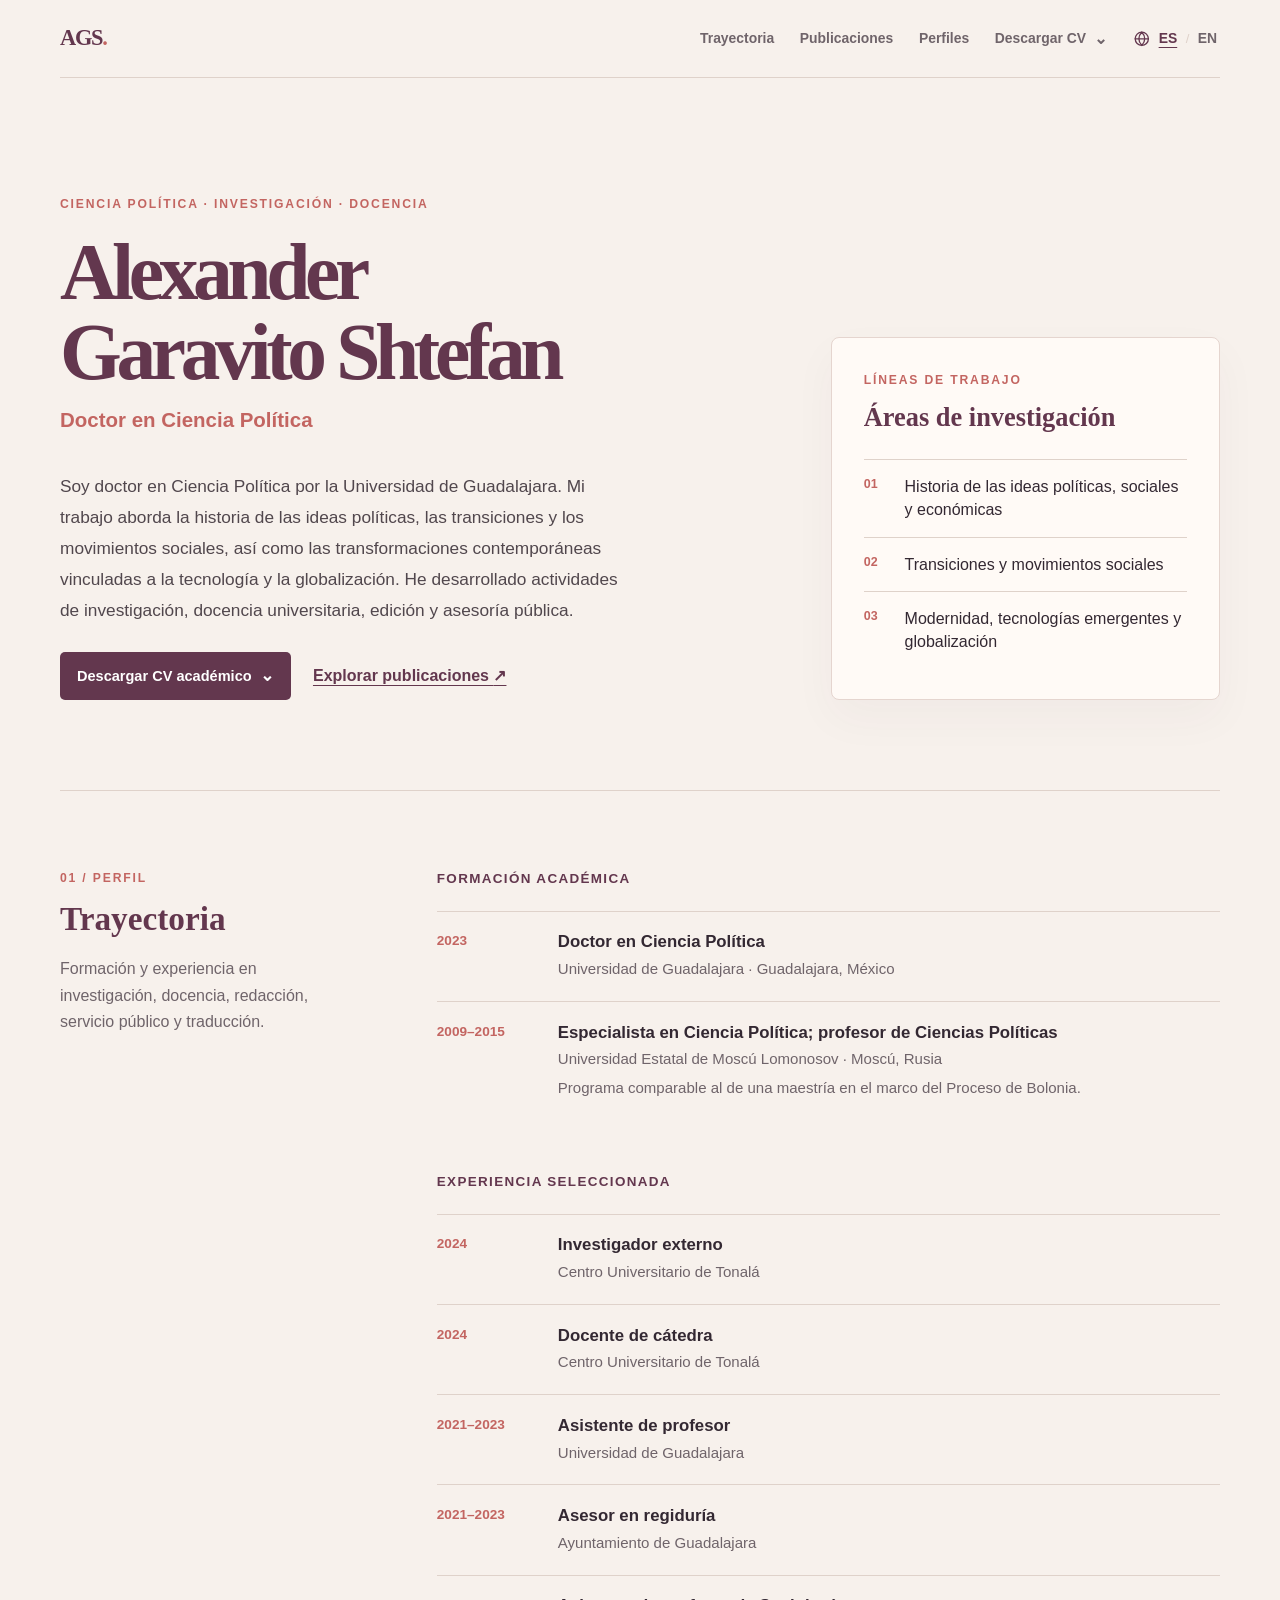
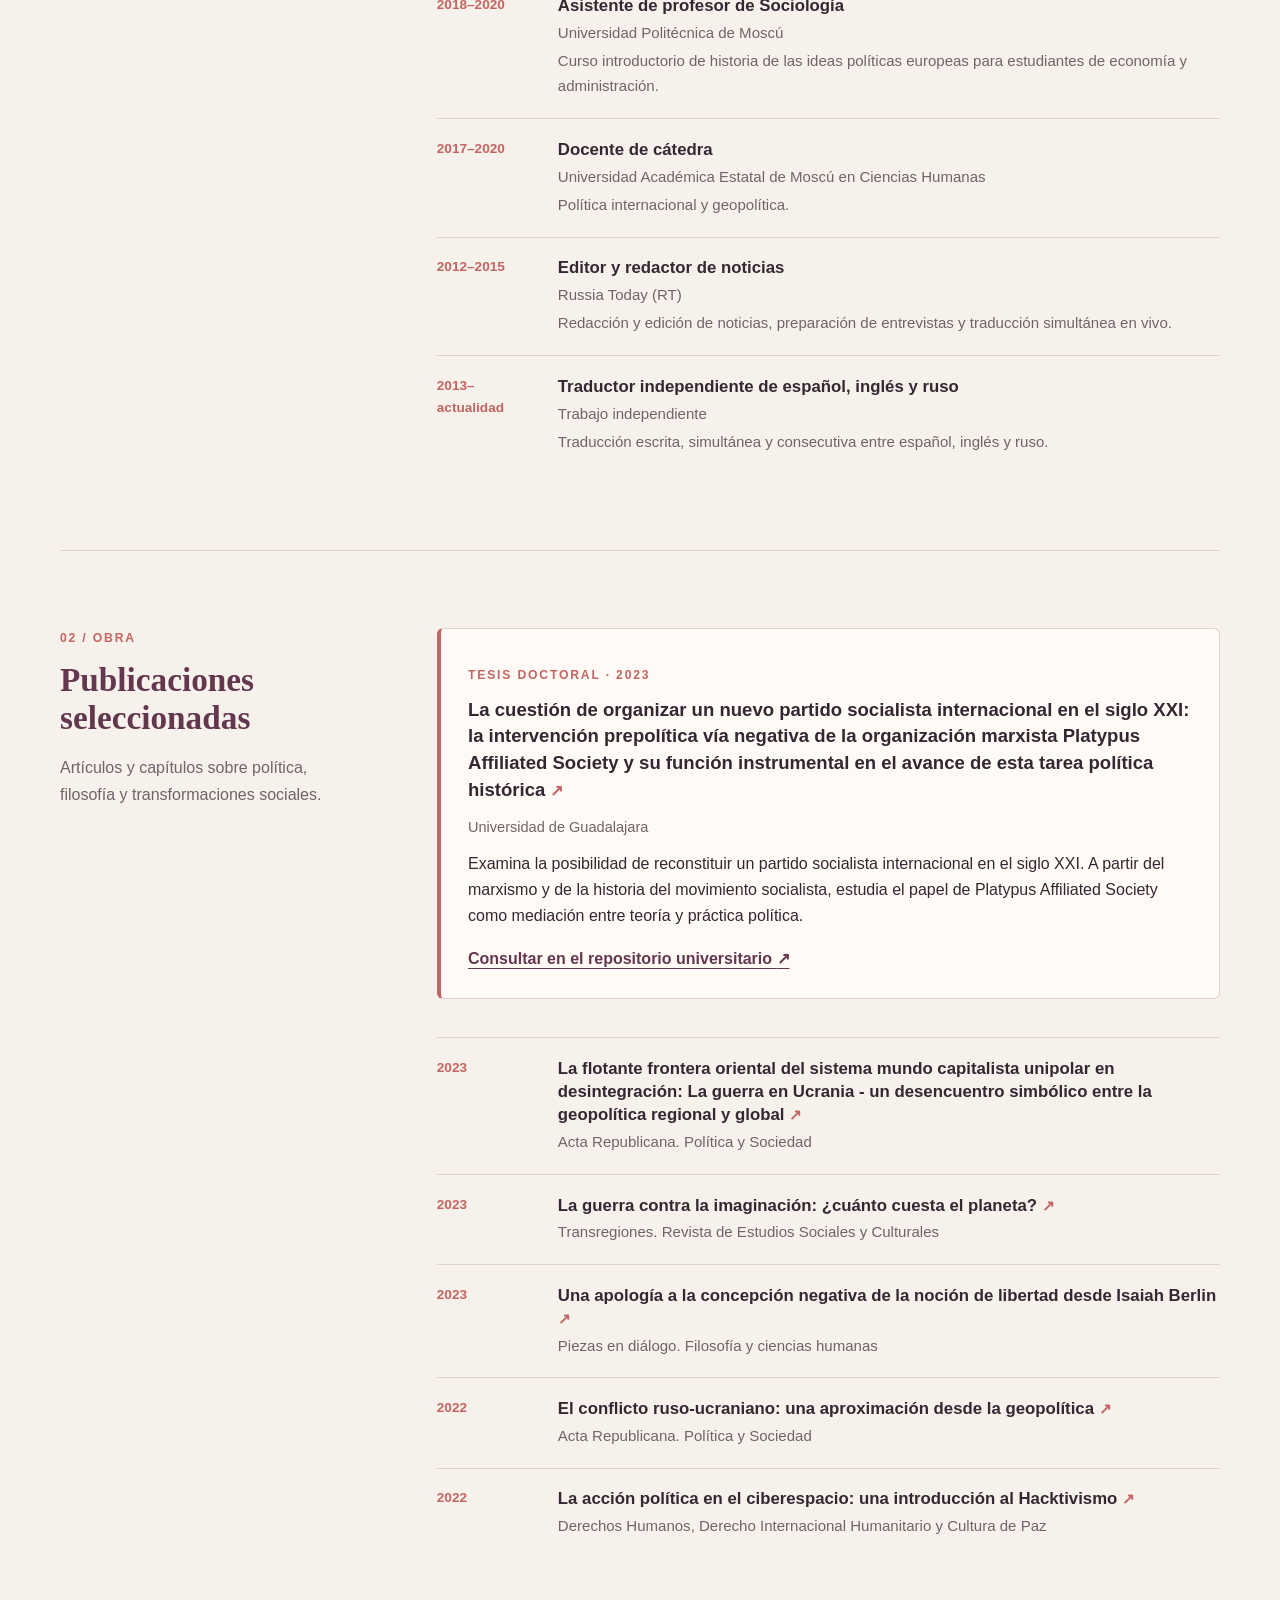
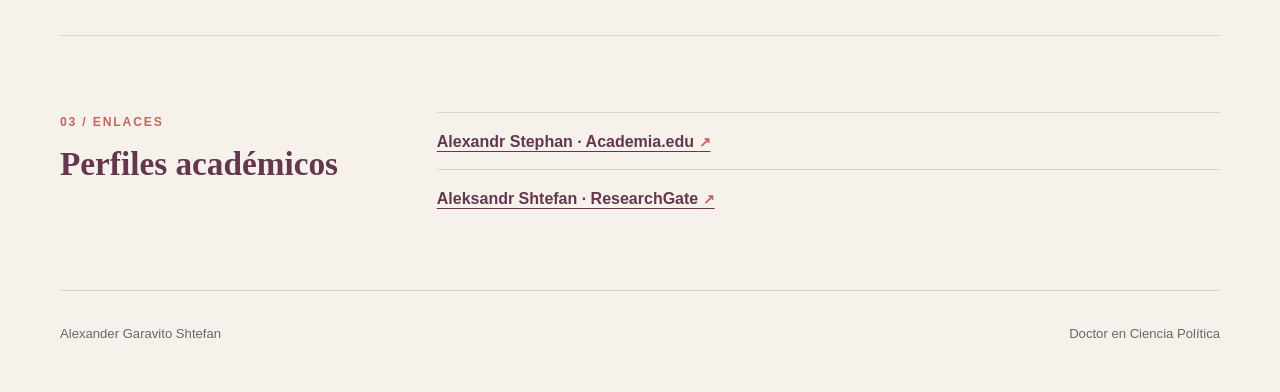
==== commit 7470260a: "Publish from private 633dae9" ====
--- a/index.html
+++ b/index.html
@@ -44,7 +44,7 @@
           <p class="eyebrow">Ciencia política · investigación · docencia</p>
           <h1 id="nombre">Alexander Garavito Shtefan</h1>
           <p class="headline">Doctor en Ciencia Política</p>
-          <p class="introduction">Doctor en Ciencia Política por la Universidad de Guadalajara. Su trabajo aborda la historia de las ideas políticas, las transiciones y los movimientos sociales, así como las transformaciones contemporáneas vinculadas a la tecnología y la globalización. Ha desarrollado actividades de investigación, docencia universitaria, edición y asesoría pública.</p>
+          <p class="introduction">Soy doctor en Ciencia Política por la Universidad de Guadalajara. Mi trabajo aborda la historia de las ideas políticas, las transiciones y los movimientos sociales, así como las transformaciones contemporáneas vinculadas a la tecnología y la globalización. He desarrollado actividades de investigación, docencia universitaria, edición y asesoría pública.</p>
           <div class="hero-actions">
             <details class="download-menu download-menu-hero">
   <summary class="download-link">Descargar CV académico <span aria-hidden="true">⌄</span></summary>
@@ -71,7 +71,7 @@
         <div class="section-heading">
           <p class="section-number" aria-hidden="true">01 / Perfil</p>
           <h2 id="trayectoria-titulo">Trayectoria</h2>
-          <p>Formación y experiencia en investigación, docencia, traducción, redacción y servicio público.</p>
+          <p>Formación y experiencia en investigación, docencia, redacción, servicio público y traducción.</p>
         </div>
         <div class="section-body">
           <div class="group">
@@ -98,63 +98,63 @@
             <h3>Experiencia seleccionada</h3>
             <ol class="timeline">
               <li>
+                <span class="timeline-date">2024</span>
+                <div>
+                  <h4>Investigador externo</h4>
+                  <p>Centro Universitario de Tonalá</p>
+                </div>
+              </li>
+              <li>
+                <span class="timeline-date">2024</span>
+                <div>
+                  <h4>Docente de cátedra</h4>
+                  <p>Centro Universitario de Tonalá</p>
+                </div>
+              </li>
+              <li>
+                <span class="timeline-date">2021–2023</span>
+                <div>
+                  <h4>Asistente de profesor</h4>
+                  <p>Universidad de Guadalajara</p>
+                </div>
+              </li>
+              <li>
+                <span class="timeline-date">2021–2023</span>
+                <div>
+                  <h4>Asesor en regiduría</h4>
+                  <p>Ayuntamiento de Guadalajara</p>
+                </div>
+              </li>
+              <li>
+                <span class="timeline-date">2018–2020</span>
+                <div>
+                  <h4>Asistente de profesor de Sociología</h4>
+                  <p>Universidad Politécnica de Moscú</p>
+                  <p>Curso introductorio de historia de las ideas políticas europeas para estudiantes de economía y administración.</p>
+                </div>
+              </li>
+              <li>
+                <span class="timeline-date">2017–2020</span>
+                <div>
+                  <h4>Docente de cátedra</h4>
+                  <p>Universidad Académica Estatal de Moscú en Ciencias Humanas</p>
+                  <p>Política internacional y geopolítica.</p>
+                </div>
+              </li>
+              <li>
+                <span class="timeline-date">2012–2015</span>
+                <div>
+                  <h4>Editor y redactor de noticias</h4>
+                  <p>Russia Today (RT)</p>
+                  <p>Redacción y edición de noticias, preparación de entrevistas y traducción simultánea en vivo.</p>
+                </div>
+              </li>
+              <li>
                 <span class="timeline-date">2013–actualidad</span>
                 <div>
                   <h4>Traductor independiente de español, inglés y ruso</h4>
                   <p>Trabajo independiente</p>
                   <p>Traducción escrita, simultánea y consecutiva entre español, inglés y ruso.</p>
-                </div>
-              </li>
-              <li>
-                <span class="timeline-date">2024</span>
-                <div>
-                  <h4>Investigador externo</h4>
-                  <p>Centro Universitario de Tonalá</p>
-                </div>
-              </li>
-              <li>
-                <span class="timeline-date">2018–2020</span>
-                <div>
-                  <h4>Asistente de profesor de Sociología</h4>
-                  <p>Universidad Politécnica de Moscú</p>
-                  <p>Curso introductorio de historia de las ideas políticas europeas para estudiantes de economía y administración.</p>
-                </div>
-              </li>
-              <li>
-                <span class="timeline-date">2024</span>
-                <div>
-                  <h4>Docente de cátedra</h4>
-                  <p>Centro Universitario de Tonalá</p>
-                </div>
-              </li>
-              <li>
-                <span class="timeline-date">2021–2023</span>
-                <div>
-                  <h4>Asistente de profesor</h4>
-                  <p>Universidad de Guadalajara</p>
-                </div>
-              </li>
-              <li>
-                <span class="timeline-date">2021–2023</span>
-                <div>
-                  <h4>Asesor en regiduría</h4>
-                  <p>Ayuntamiento de Guadalajara</p>
-                </div>
-              </li>
-              <li>
-                <span class="timeline-date">2017–2020</span>
-                <div>
-                  <h4>Docente de cátedra</h4>
-                  <p>Universidad Académica Estatal de Moscú en Ciencias Humanas</p>
-                  <p>Política internacional y geopolítica.</p>
-                </div>
-              </li>
-              <li>
-                <span class="timeline-date">2012–2015</span>
-                <div>
-                  <h4>Editor y redactor de noticias</h4>
-                  <p>Russia Today (RT)</p>
-                  <p>Redacción y edición de noticias, preparación de entrevistas y traducción simultánea en vivo.</p>
                 </div>
               </li>
             </ol>
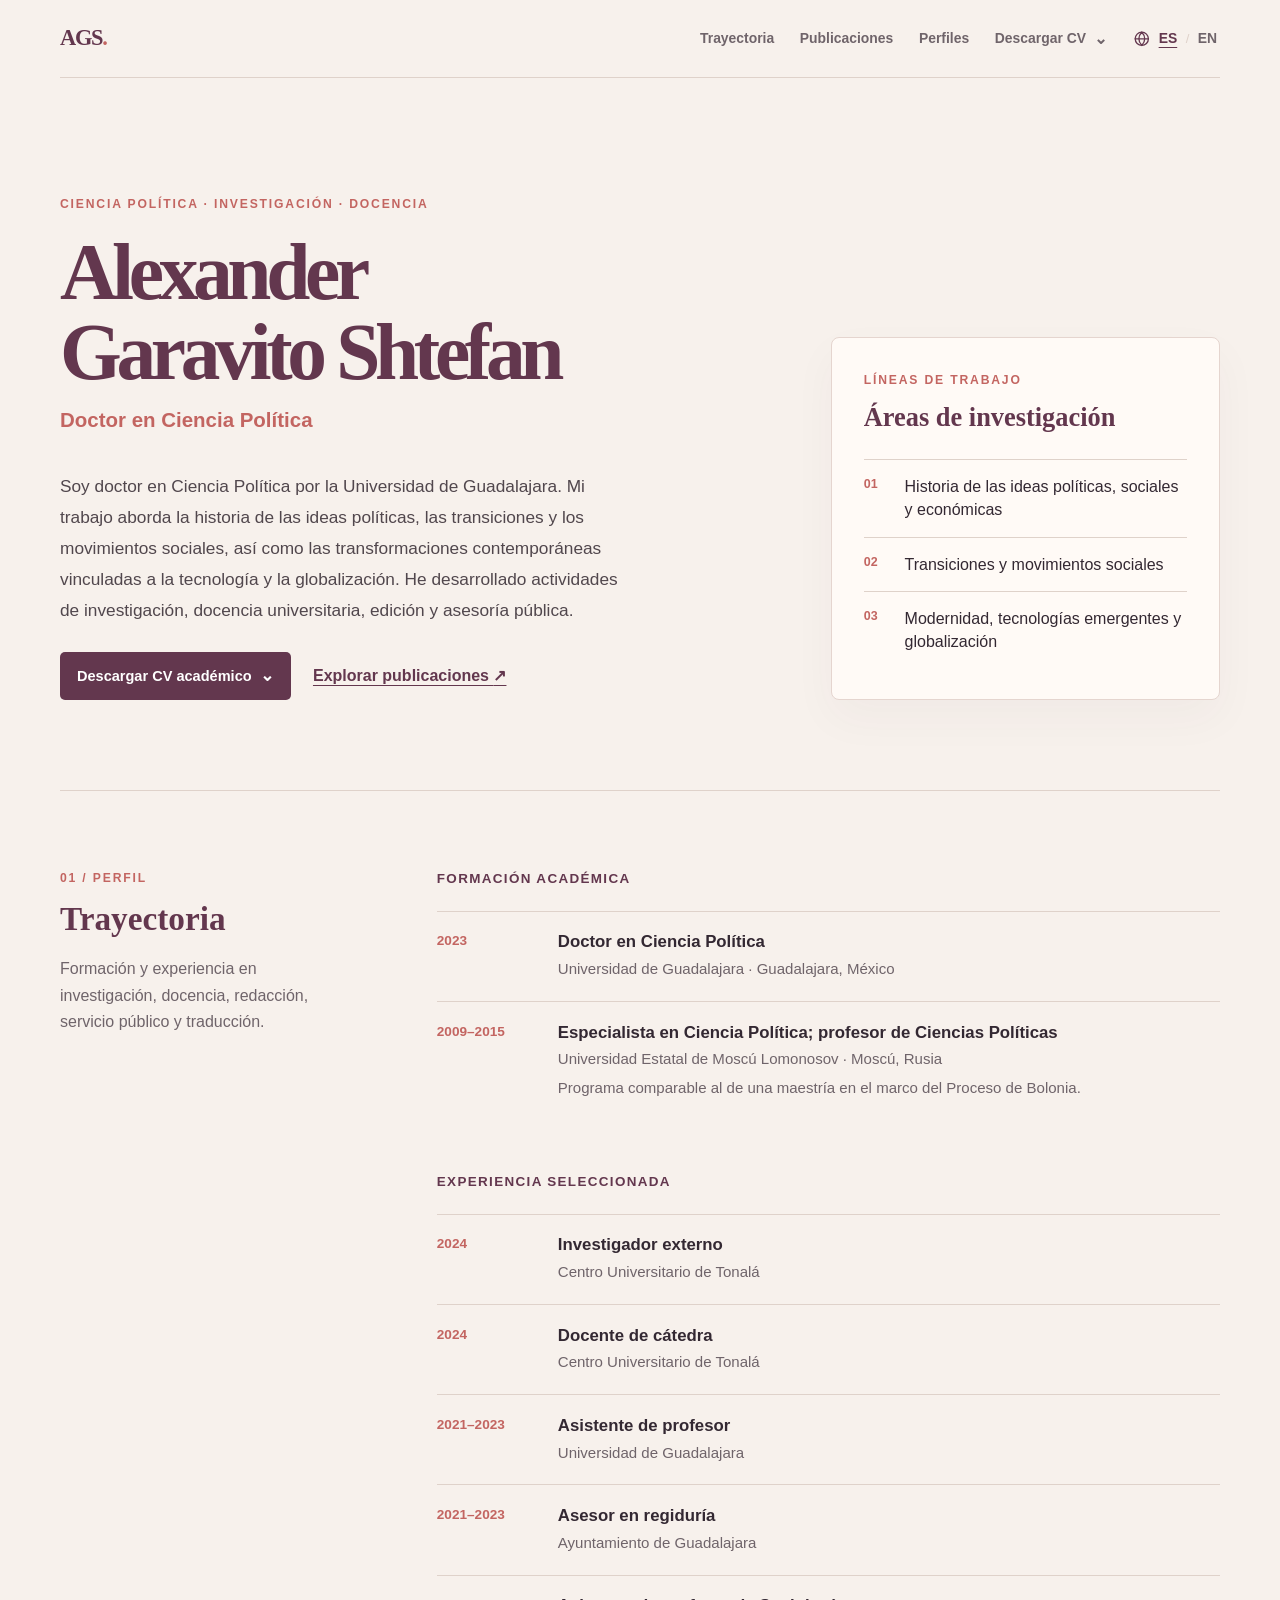
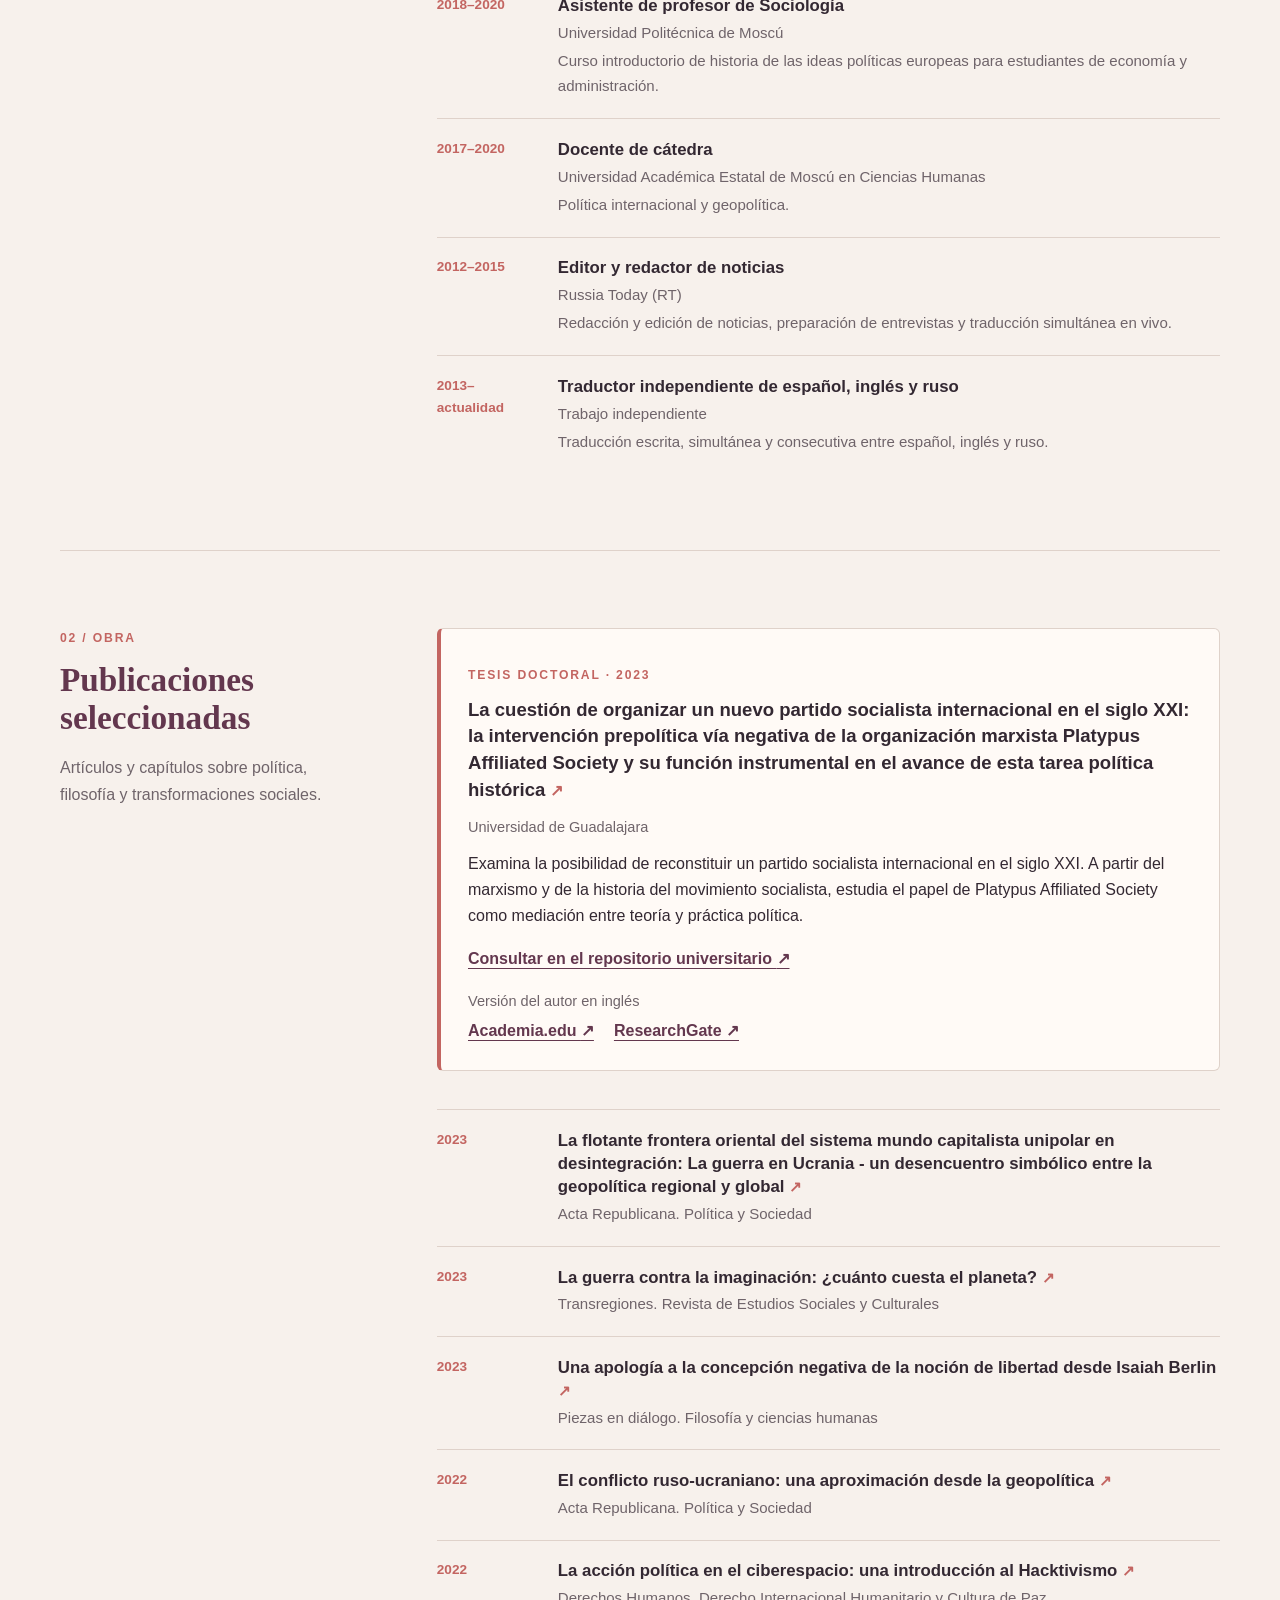
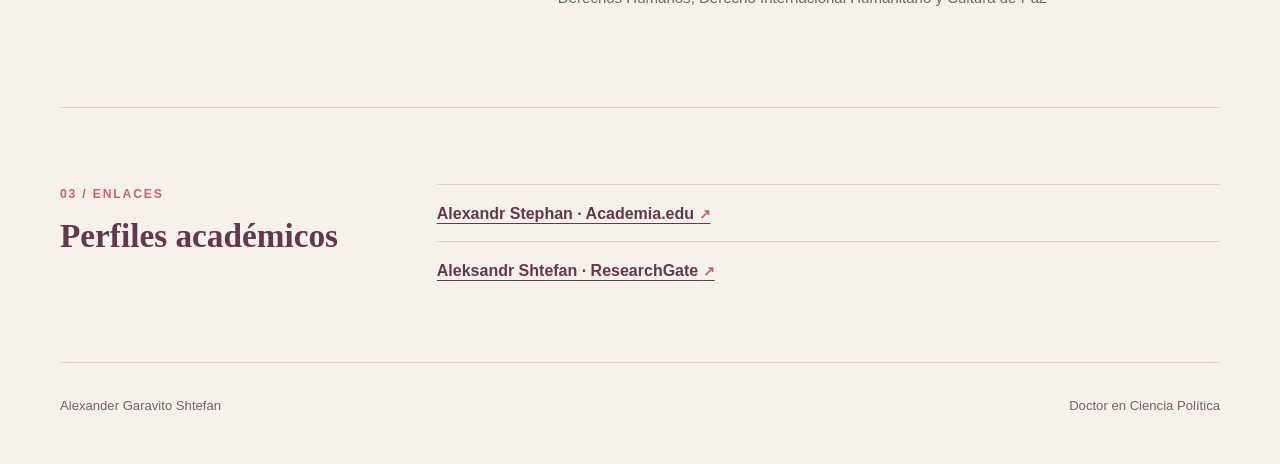
==== commit 16d94bac: "Publish from private f8b6de5" ====
--- a/index.html
+++ b/index.html
@@ -175,6 +175,13 @@
             <p class="thesis-source">Universidad de Guadalajara</p>
             <p>Examina la posibilidad de reconstituir un partido socialista internacional en el siglo XXI. A partir del marxismo y de la historia del movimiento socialista, estudia el papel de Platypus Affiliated Society como mediación entre teoría y práctica política.</p>
             <a class="text-link" href="https://hdl.handle.net/20.500.12104/98215">Consultar en el repositorio universitario <span aria-hidden="true">↗</span></a>
+            <div class="thesis-versions">
+              <p class="thesis-source">Versión del autor en inglés</p>
+              <ul class="thesis-version-links">
+                <li><a class="text-link" href="https://www.academia.edu/115741634/THE_DIALECTICAL_CONCEPTION_OF_POLITICS_HISTORICAL_CONSCIOUSNESS_AND_PRAXIS">Academia.edu <span aria-hidden="true">↗</span></a></li>
+                <li><a class="text-link" href="https://www.researchgate.net/publication/378691913_THE_DIALECTICAL_CONCEPTION_OF_POLITICS_HISTORICAL_CONSCIOUSNESS_AND_PRAXIS">ResearchGate <span aria-hidden="true">↗</span></a></li>
+              </ul>
+            </div>
           </article>
           <ol class="publication-list">
             <li>
--- a/assets/styles.css
+++ b/assets/styles.css
@@ -187,7 +187,7 @@
   letter-spacing: .1em;
   text-transform: uppercase;
 }
-.timeline, .publication-list, .profile-links { margin: 0; padding: 0; list-style: none; }
+.timeline, .publication-list, .profile-links, .thesis-version-links { margin: 0; padding: 0; list-style: none; }
 .timeline li, .publication-list li {
   display: grid;
   grid-template-columns: 105px minmax(0, 1fr);
@@ -222,6 +222,9 @@
 .thesis-feature p { margin: .7rem 0; }
 .thesis-feature .thesis-source { color: var(--muted); font-size: .91rem; }
 .thesis-feature .text-link { display: inline-block; margin-top: .35rem; }
+.thesis-versions { margin-top: 1rem; }
+.thesis-versions .thesis-source { margin: 0; }
+.thesis-version-links { display: flex; flex-wrap: wrap; gap: .5rem 1.25rem; }
 .profile-links { display: grid; gap: .85rem; }
 .profile-links li { border-top: 1px solid var(--line); padding-top: 1rem; }
 .profile-links a { color: var(--plum); font-weight: 700; }
